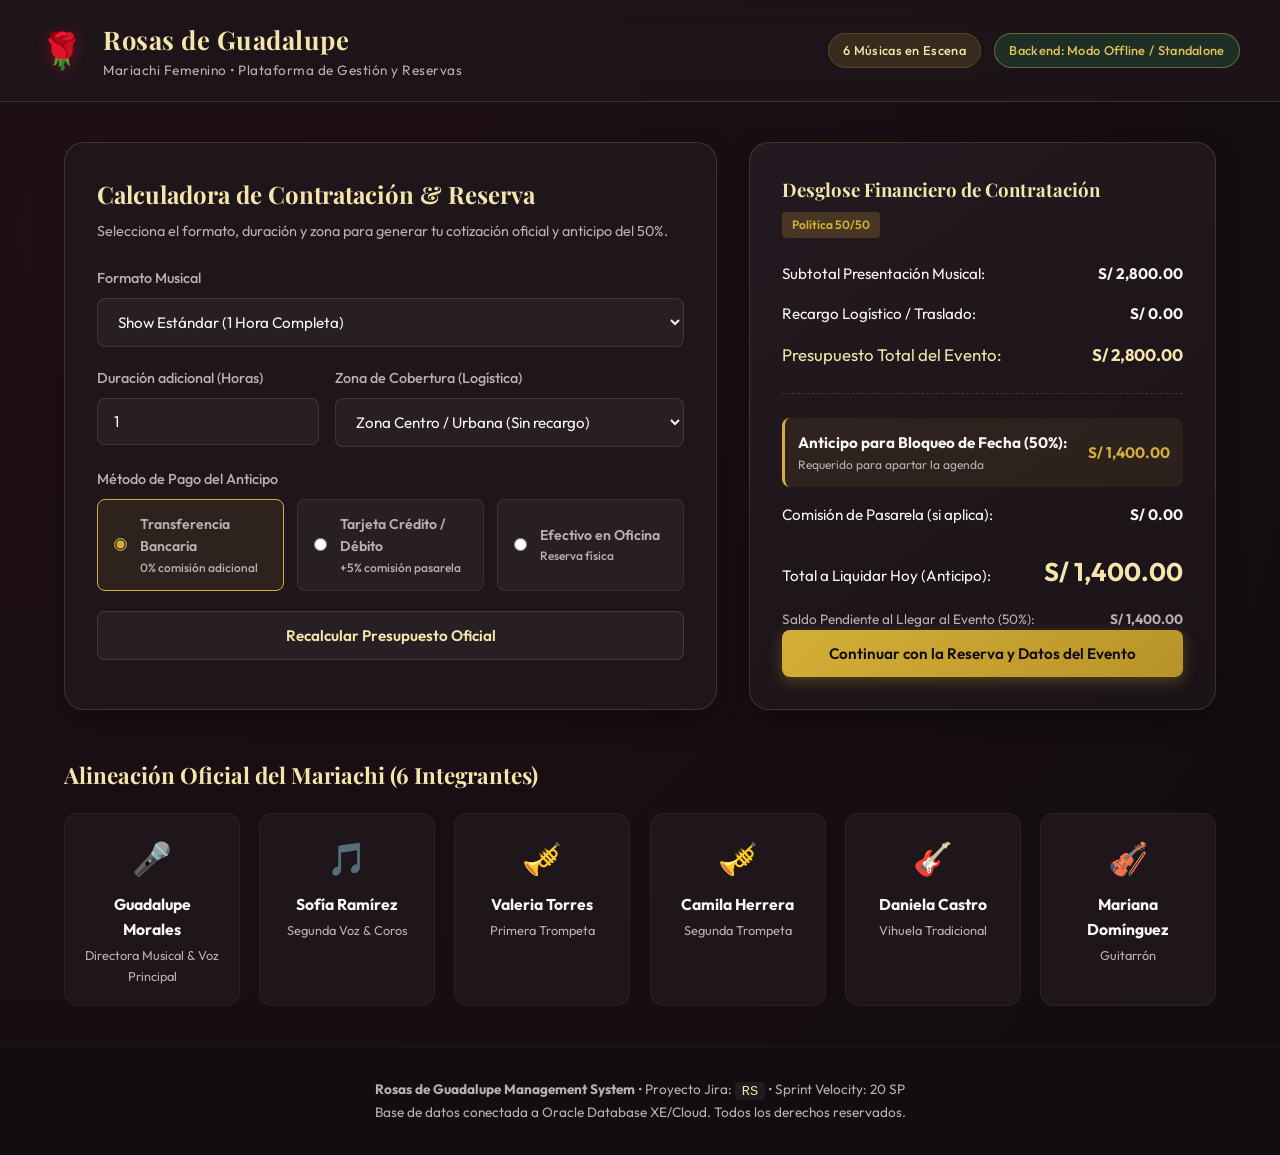
==== frontend/public/index.html @ d7d8d7bd "feat: inicializar Oracle XE, ejecutar scripts SQL, conectar backend y agregar guía de setup para el " ====
<!DOCTYPE html>
<html lang="es">
<head>
  <meta charset="UTF-8">
  <meta name="viewport" content="width=device-width, initial-scale=1.0">
  <title>Rosas de Guadalupe - Sistema de Gestión de Contrataciones</title>
  <link rel="preconnect" href="https://fonts.googleapis.com">
  <link rel="preconnect" href="https://fonts.gstatic.com" crossorigin>
  <link href="https://fonts.googleapis.com/css2?family=Outfit:wght@300;400;500;600;700&family=Playfair+Display:ital,wght@0,600;0,700;1,600&display=swap" rel="stylesheet">
  <link rel="stylesheet" href="../src/css/styles.css">
</head>
<body>
  <div class="app-layout">
    <!-- Navegación Superior -->
    <header class="top-nav">
      <div class="nav-brand">
        <span class="brand-symbol">🌹</span>
        <div class="brand-titles">
          <h1>Rosas de Guadalupe</h1>
          <p class="brand-tagline">Mariachi Femenino • Plataforma de Gestión y Reservas</p>
        </div>
      </div>
      <div class="nav-status">
        <span class="badge badge-team">6 Músicas en Escena</span>
        <span id="api-status-badge" class="badge badge-api">Backend: Verificando...</span>
      </div>
    </header>

    <!-- Contenedor Principal -->
    <main class="main-container">
      <!-- Panel de Cotización Interactiva -->
      <section class="booking-section">
        <div class="card card-form">
          <div class="card-header">
            <h2>Calculadora de Contratación & Reserva</h2>
            <p>Selecciona el formato, duración y zona para generar tu cotización oficial y anticipo del 50%.</p>
          </div>

          <form id="quote-form" class="interactive-form">
            <div class="form-group">
              <label for="format-select">Formato Musical</label>
              <select id="format-select" class="form-control">
                <option value="2200" data-format="Serenata">Serenata Tradicional (45 min - 7-8 canciones)</option>
                <option value="2800" data-format="1hora" selected>Show Estándar (1 Hora Completa)</option>
                <option value="5200" data-format="2horas">Show Premium (2 Horas con Equipo de Audio)</option>
              </select>
            </div>

            <div class="form-row">
              <div class="form-group">
                <label for="duration-input">Duración adicional (Horas)</label>
                <input type="number" id="duration-input" class="form-control" min="1" max="6" value="1" step="0.5">
              </div>

              <div class="form-group">
                <label for="zone-select">Zona de Cobertura (Logística)</label>
                <select id="zone-select" class="form-control">
                  <option value="0" selected>Zona Centro / Urbana (Sin recargo)</option>
                  <option value="250">Zona Norte / Periferia Cercana (+S/ 250.00)</option>
                  <option value="250">Zona Sur / Conurbada (+S/ 250.00)</option>
                  <option value="600">Zona Campestre / Foránea (+S/ 600.00)</option>
                </select>
              </div>
            </div>

            <div class="form-group">
              <label>Método de Pago del Anticipo</label>
              <div class="payment-methods-grid">
                <label class="payment-card selected">
                  <input type="radio" name="payment-method" value="TRANSFERENCIA" checked>
                  <div class="method-info">
                    <span class="method-title">Transferencia Bancaria</span>
                    <span class="method-fee">0% comisión adicional</span>
                  </div>
                </label>
                <label class="payment-card">
                  <input type="radio" name="payment-method" value="TARJETA_CREDITO">
                  <div class="method-info">
                    <span class="method-title">Tarjeta Crédito / Débito</span>
                    <span class="method-fee">+5% comisión pasarela</span>
                  </div>
                </label>
                <label class="payment-card">
                  <input type="radio" name="payment-method" value="EFECTIVO">
                  <div class="method-info">
                    <span class="method-title">Efectivo en Oficina</span>
                    <span class="method-fee">Reserva física</span>
                  </div>
                </label>
              </div>
            </div>

            <button type="button" id="btn-recalculate" class="btn btn-primary">
              Recalcular Presupuesto Oficial
            </button>
          </form>
        </div>

        <!-- Panel de Desglose Financiero -->
        <div class="card card-summary">
          <div class="card-header">
            <h3>Desglose Financiero de Contratación</h3>
            <span class="pill-policy">Política 50/50</span>
          </div>

          <div class="breakdown-list">
            <div class="breakdown-row">
              <span>Subtotal Presentación Musical:</span>
              <strong id="summary-subtotal">S/ 2,800.00</strong>
            </div>
            <div class="breakdown-row">
              <span>Recargo Logístico / Traslado:</span>
              <strong id="summary-logistics">S/ 0.00</strong>
            </div>
            <div class="breakdown-row highlight">
              <span>Presupuesto Total del Evento:</span>
              <strong id="summary-total">S/ 2,800.00</strong>
            </div>
            <hr class="divider">
            <div class="breakdown-row alert-row">
              <div>
                <strong>Anticipo para Bloqueo de Fecha (50%):</strong>
                <small class="block-hint">Requerido para apartar la agenda</small>
              </div>
              <strong id="summary-advance" class="text-gold">S/ 1,400.00</strong>
            </div>
            <div class="breakdown-row">
              <span>Comisión de Pasarela (si aplica):</span>
              <strong id="summary-fee">S/ 0.00</strong>
            </div>
            <div class="breakdown-row total-pay-now">
              <span>Total a Liquidar Hoy (Anticipo):</span>
              <span id="summary-pay-now" class="amount-large">S/ 1,400.00</span>
            </div>
            <div class="breakdown-row settlement-row">
              <span>Saldo Pendiente al Llegar al Evento (50%):</span>
              <strong id="summary-balance">S/ 1,400.00</strong>
            </div>
          </div>

          <div class="summary-actions">
            <button id="btn-proceed-booking" class="btn btn-accent full-width">
              Continuar con la Reserva y Datos del Evento
            </button>
          </div>
        </div>
      </section>

      <!-- Información del Elenco de Músicas -->
      <section class="ensemble-section">
        <h3>Alineación Oficial del Mariachi (6 Integrantes)</h3>
        <div class="ensemble-grid">
          <div class="member-card">
            <span class="member-icon">🎤</span>
            <h4>Guadalupe Morales</h4>
            <p>Directora Musical & Voz Principal</p>
          </div>
          <div class="member-card">
            <span class="member-icon">🎵</span>
            <h4>Sofía Ramírez</h4>
            <p>Segunda Voz & Coros</p>
          </div>
          <div class="member-card">
            <span class="member-icon">🎺</span>
            <h4>Valeria Torres</h4>
            <p>Primera Trompeta</p>
          </div>
          <div class="member-card">
            <span class="member-icon">🎺</span>
            <h4>Camila Herrera</h4>
            <p>Segunda Trompeta</p>
          </div>
          <div class="member-card">
            <span class="member-icon">🎸</span>
            <h4>Daniela Castro</h4>
            <p>Vihuela Tradicional</p>
          </div>
          <div class="member-card">
            <span class="member-icon">🎻</span>
            <h4>Mariana Domínguez</h4>
            <p>Guitarrón</p>
          </div>
        </div>
      </section>
    </main>

    <!-- Footer -->
    <footer class="app-footer">
      <p><strong>Rosas de Guadalupe Management System</strong> • Proyecto Jira: <code>RS</code> • Sprint Velocity: 20 SP</p>
      <p class="copyright">Base de datos conectada a Oracle Database XE/Cloud. Todos los derechos reservados.</p>
    </footer>
  </div>

  <script src="../src/js/app.js"></script>
</body>
</html>
---- frontend/src/css/styles.css ----
/* ==============================================================================
   Rosas de Guadalupe Management System - Estilos Globales
   Paleta: Borgoña Profundo (#4A0E17), Oro Rosa / Warm Gold (#D4AF37), Carbón Mate
   ============================================================================== */

:root {
  --primary-color: #5C1322;
  --primary-hover: #75182B;
  --secondary-color: #D4AF37;
  --secondary-light: #F3E5AB;
  --accent-gold: #E5C158;
  --bg-dark: #120D10;
  --bg-surface: #1E161B;
  --bg-surface-elevated: #281F25;
  --text-main: #F7F5F5;
  --text-muted: #B8B0B5;
  --border-subtle: rgba(212, 175, 55, 0.2);
  --border-active: rgba(212, 175, 55, 0.6);
  --shadow-card: 0 10px 30px -10px rgba(0, 0, 0, 0.6);
  --shadow-glow: 0 0 20px rgba(212, 175, 55, 0.15);
  --radius-sm: 8px;
  --radius-md: 14px;
  --radius-lg: 20px;
  --font-sans: 'Outfit', -apple-system, BlinkMacSystemFont, sans-serif;
  --font-serif: 'Playfair Display', Georgia, serif;
}

* {
  box-sizing: border-box;
  margin: 0;
  padding: 0;
}

body {
  font-family: var(--font-sans);
  background: radial-gradient(circle at 10% 20%, #200f16 0%, #120d10 90%);
  color: var(--text-main);
  min-height: 100vh;
  line-height: 1.6;
}

.app-layout {
  display: flex;
  flex-direction: column;
  min-height: 100vh;
}

/* --- Top Navigation --- */
.top-nav {
  display: flex;
  justify-content: space-between;
  align-items: center;
  padding: 1.2rem 2.5rem;
  background: rgba(30, 22, 27, 0.85);
  backdrop-filter: blur(12px);
  border-bottom: 1px solid var(--border-subtle);
  position: sticky;
  top: 0;
  z-index: 100;
}

.nav-brand {
  display: flex;
  align-items: center;
  gap: 1.2rem;
}

.brand-symbol {
  font-size: 2.2rem;
  filter: drop-shadow(0 2px 8px rgba(220, 20, 60, 0.4));
}

.brand-titles h1 {
  font-family: var(--font-serif);
  font-size: 1.6rem;
  letter-spacing: 0.5px;
  color: var(--secondary-light);
}

.brand-tagline {
  font-size: 0.85rem;
  color: var(--text-muted);
  letter-spacing: 0.5px;
}

.nav-status {
  display: flex;
  gap: 0.8rem;
}

.badge {
  font-size: 0.8rem;
  padding: 0.4rem 0.9rem;
  border-radius: 999px;
  font-weight: 500;
  letter-spacing: 0.3px;
}

.badge-team {
  background: rgba(212, 175, 55, 0.15);
  color: var(--secondary-light);
  border: 1px solid var(--border-subtle);
}

.badge-api {
  background: rgba(46, 204, 113, 0.15);
  color: #2ECC71;
  border: 1px solid rgba(46, 204, 113, 0.3);
}

/* --- Main Container --- */
.main-container {
  flex: 1;
  max-width: 1200px;
  width: 100%;
  margin: 2.5rem auto;
  padding: 0 1.5rem;
  display: flex;
  flex-direction: column;
  gap: 3rem;
}

/* --- Booking Section --- */
.booking-section {
  display: grid;
  grid-template-columns: 1.4fr 1fr;
  gap: 2rem;
}

@media (max-width: 900px) {
  .booking-section {
    grid-template-columns: 1fr;
  }
}

.card {
  background: var(--bg-surface);
  border: 1px solid var(--border-subtle);
  border-radius: var(--radius-lg);
  padding: 2rem;
  box-shadow: var(--shadow-card);
  transition: transform 0.2s ease, border-color 0.2s ease;
}

.card:hover {
  border-color: var(--border-active);
}

.card-header {
  margin-bottom: 1.5rem;
}

.card-header h2,
.card-header h3 {
  font-family: var(--font-serif);
  color: var(--secondary-light);
  margin-bottom: 0.4rem;
}

.card-header p {
  color: var(--text-muted);
  font-size: 0.9rem;
}

.pill-policy {
  display: inline-block;
  background: rgba(212, 175, 55, 0.2);
  color: var(--secondary-color);
  font-size: 0.75rem;
  font-weight: 600;
  padding: 0.2rem 0.6rem;
  border-radius: 4px;
}

/* --- Form Controls --- */
.interactive-form {
  display: flex;
  flex-direction: column;
  gap: 1.3rem;
}

.form-group {
  display: flex;
  flex-direction: column;
  gap: 0.5rem;
}

.form-row {
  display: grid;
  grid-template-columns: 1fr 1fr;
  gap: 1rem;
}

label {
  font-size: 0.9rem;
  font-weight: 500;
  color: var(--text-muted);
}

.form-control {
  background: var(--bg-surface-elevated);
  border: 1px solid rgba(255, 255, 255, 0.1);
  color: var(--text-main);
  padding: 0.8rem 1rem;
  border-radius: var(--radius-sm);
  font-size: 0.95rem;
  font-family: inherit;
  transition: all 0.2s ease;
}

.form-control:focus {
  outline: none;
  border-color: var(--secondary-color);
  box-shadow: 0 0 0 3px rgba(212, 175, 55, 0.2);
}

/* --- Payment Methods Grid --- */
.payment-methods-grid {
  display: grid;
  grid-template-columns: repeat(auto-fit, minmax(180px, 1fr));
  gap: 0.8rem;
}

.payment-card {
  display: flex;
  align-items: center;
  gap: 0.8rem;
  padding: 0.8rem 1rem;
  background: var(--bg-surface-elevated);
  border: 1px solid rgba(255, 255, 255, 0.08);
  border-radius: var(--radius-sm);
  cursor: pointer;
  transition: all 0.2s ease;
}

.payment-card:hover {
  background: #31252d;
}

.payment-card.selected {
  border-color: var(--secondary-color);
  background: rgba(212, 175, 55, 0.08);
}

.payment-card input[type="radio"] {
  accent-color: var(--secondary-color);
}

.method-info {
  display: flex;
  flex-direction: column;
}

.method-title {
  font-size: 0.88rem;
  font-weight: 600;
}

.method-fee {
  font-size: 0.75rem;
  color: var(--text-muted);
}

/* --- Buttons --- */
.btn {
  font-family: inherit;
  font-size: 0.95rem;
  font-weight: 600;
  padding: 0.85rem 1.6rem;
  border-radius: var(--radius-sm);
  border: none;
  cursor: pointer;
  transition: all 0.25s ease;
  display: inline-flex;
  align-items: center;
  justify-content: center;
}

.btn-primary {
  background: var(--bg-surface-elevated);
  color: var(--secondary-light);
  border: 1px solid var(--border-subtle);
}

.btn-primary:hover {
  background: rgba(212, 175, 55, 0.15);
  border-color: var(--secondary-color);
}

.btn-accent {
  background: linear-gradient(135deg, var(--secondary-color) 0%, #b89328 100%);
  color: #120D10;
  box-shadow: 0 4px 15px rgba(212, 175, 55, 0.3);
}

.btn-accent:hover {
  filter: brightness(1.1);
  transform: translateY(-2px);
  box-shadow: 0 6px 20px rgba(212, 175, 55, 0.4);
}

.full-width {
  width: 100%;
}

/* --- Summary Card Details --- */
.card-summary {
  display: flex;
  flex-direction: column;
  justify-content: space-between;
  background: linear-gradient(145deg, #241920 0%, #1a1317 100%);
}

.breakdown-list {
  display: flex;
  flex-direction: column;
  gap: 1rem;
}

.breakdown-row {
  display: flex;
  justify-content: space-between;
  align-items: center;
  font-size: 0.95rem;
}

.breakdown-row.highlight {
  font-size: 1.05rem;
  color: var(--secondary-light);
}

.divider {
  border: none;
  border-top: 1px dashed var(--border-subtle);
  margin: 0.5rem 0;
}

.alert-row {
  background: rgba(212, 175, 55, 0.08);
  padding: 0.8rem;
  border-radius: var(--radius-sm);
  border-left: 3px solid var(--secondary-color);
}

.block-hint {
  display: block;
  font-size: 0.75rem;
  color: var(--text-muted);
}

.text-gold {
  color: var(--secondary-color);
}

.total-pay-now {
  padding-top: 0.5rem;
  align-items: baseline;
}

.amount-large {
  font-size: 1.6rem;
  font-weight: 700;
  color: var(--secondary-light);
}

.settlement-row {
  font-size: 0.85rem;
  color: var(--text-muted);
}

/* --- Ensemble Section --- */
.ensemble-section {
  display: flex;
  flex-direction: column;
  gap: 1.2rem;
}

.ensemble-section h3 {
  font-family: var(--font-serif);
  font-size: 1.4rem;
  color: var(--secondary-light);
}

.ensemble-grid {
  display: grid;
  grid-template-columns: repeat(auto-fit, minmax(170px, 1fr));
  gap: 1.2rem;
}

.member-card {
  background: var(--bg-surface);
  border: 1px solid rgba(255, 255, 255, 0.05);
  border-radius: var(--radius-md);
  padding: 1.2rem;
  text-align: center;
  transition: transform 0.2s ease, border-color 0.2s ease;
}

.member-card:hover {
  transform: translateY(-4px);
  border-color: var(--border-active);
  box-shadow: var(--shadow-glow);
}

.member-icon {
  font-size: 2rem;
  display: inline-block;
  margin-bottom: 0.5rem;
}

.member-card h4 {
  font-size: 0.98rem;
  margin-bottom: 0.2rem;
}

.member-card p {
  font-size: 0.8rem;
  color: var(--text-muted);
}

/* --- Footer --- */
.app-footer {
  text-align: center;
  padding: 2rem 1rem;
  border-top: 1px solid rgba(255, 255, 255, 0.05);
  font-size: 0.85rem;
  color: var(--text-muted);
  background: var(--bg-dark);
}

.app-footer code {
  color: var(--secondary-light);
  background: rgba(255, 255, 255, 0.06);
  padding: 0.1rem 0.4rem;
  border-radius: 4px;
}
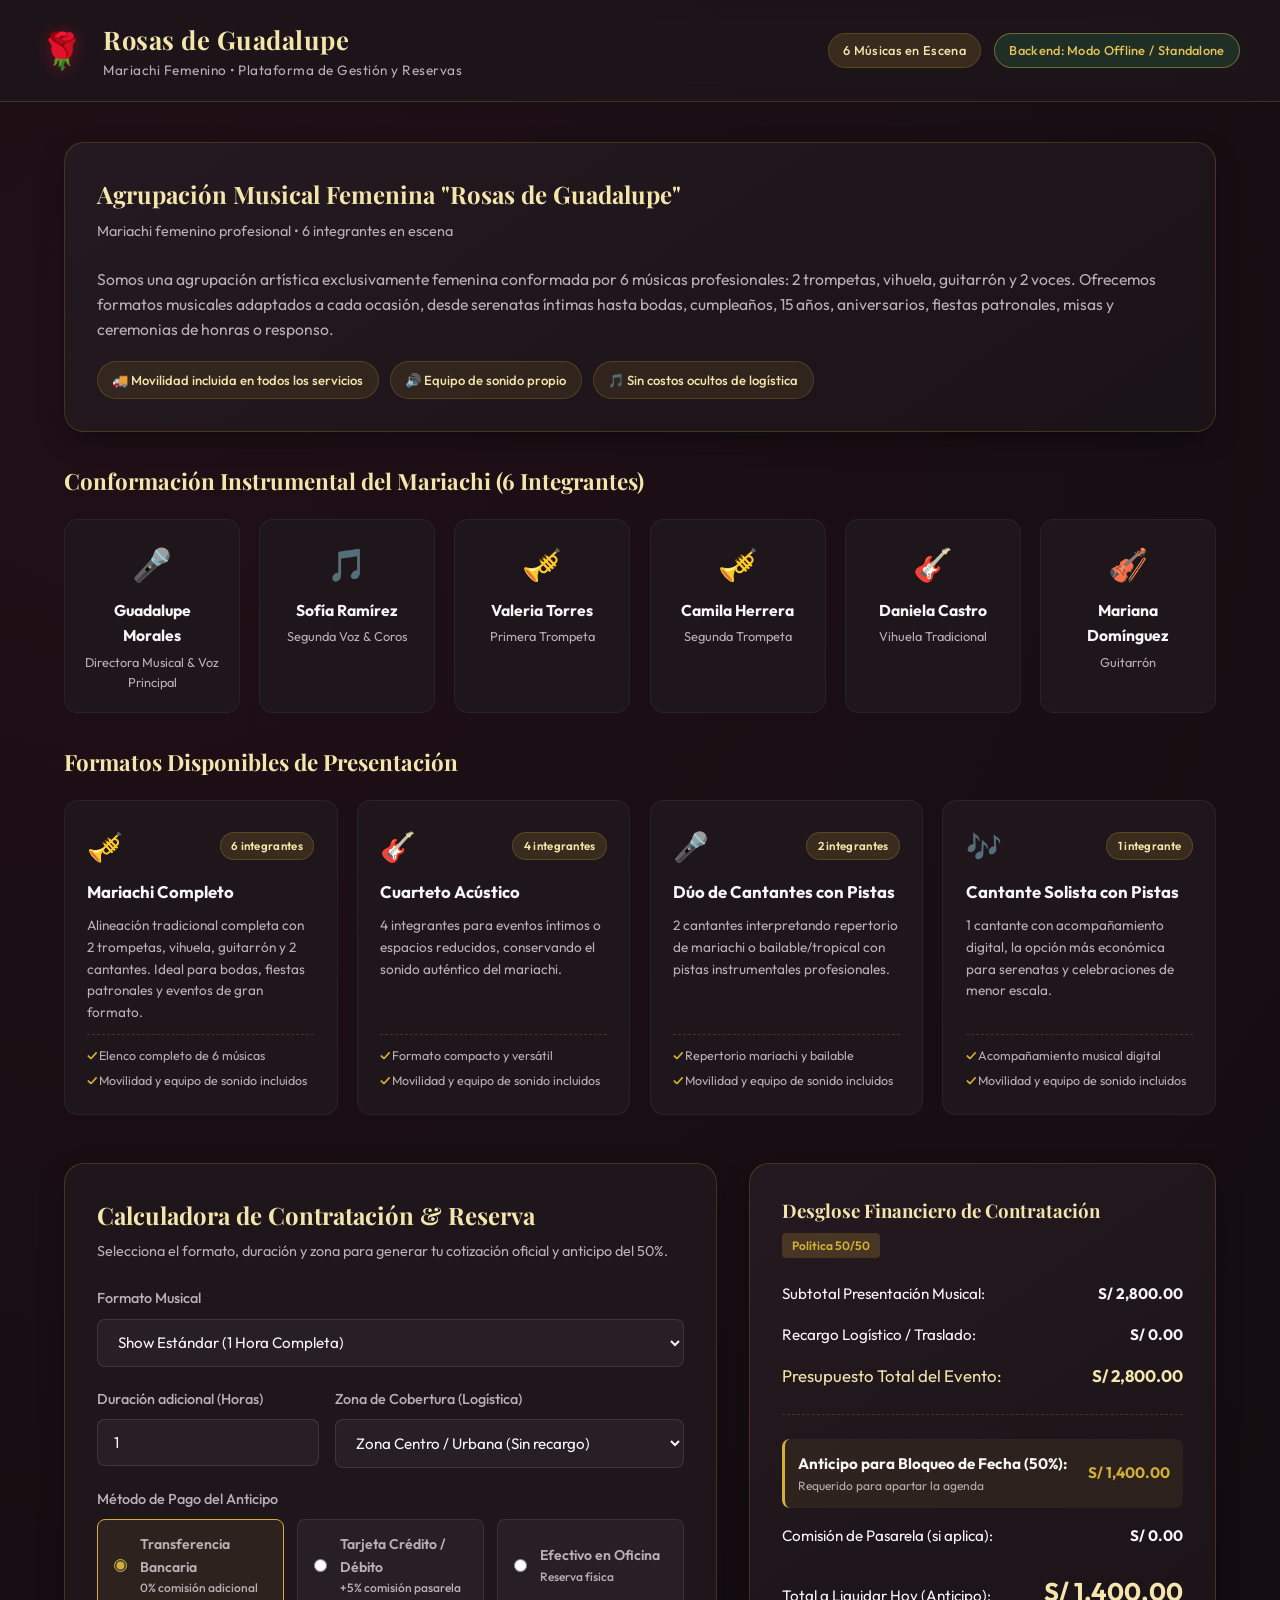
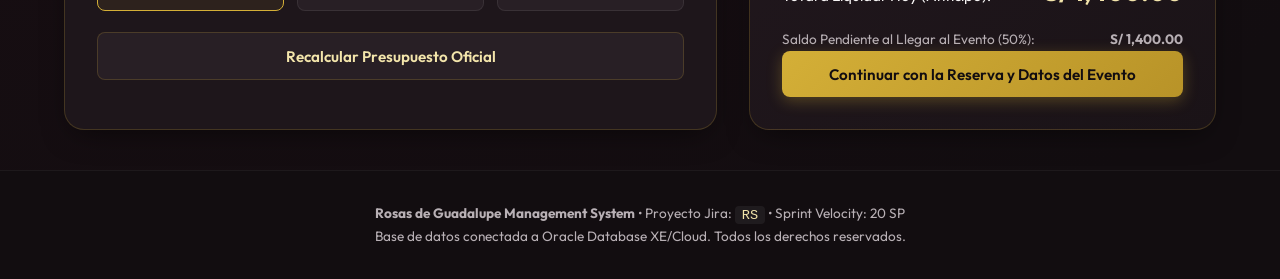
==== commit eb4f8705: "feat: agregar seccion de informacion y formatos del mariachi" ====
--- a/frontend/public/index.html
+++ b/frontend/public/index.html
@@ -28,6 +28,136 @@
 
     <!-- Contenedor Principal -->
     <main class="main-container">
+      <!-- Información del Mariachi y Formatos Disponibles (RS-103 / HU01 - RS-5) -->
+      <section class="info-section" id="informacion">
+        <!-- Presentación de la Agrupación -->
+        <div class="card info-intro">
+          <div class="card-header">
+            <h2>Agrupación Musical Femenina "Rosas de Guadalupe"</h2>
+            <p>Mariachi femenino profesional • 6 integrantes en escena</p>
+          </div>
+          <p class="info-text">
+            Somos una agrupación artística exclusivamente femenina conformada por 6 músicas
+            profesionales: 2 trompetas, vihuela, guitarrón y 2 voces. Ofrecemos formatos
+            musicales adaptados a cada ocasión, desde serenatas íntimas hasta bodas,
+            cumpleaños, 15 años, aniversarios, fiestas patronales, misas y ceremonias
+            de honras o responso.
+          </p>
+          <div class="feature-chips">
+            <span class="feature-chip">🚚 Movilidad incluida en todos los servicios</span>
+            <span class="feature-chip">🔊 Equipo de sonido propio</span>
+            <span class="feature-chip">🎵 Sin costos ocultos de logística</span>
+          </div>
+        </div>
+
+        <!-- Conformación Instrumental -->
+        <div class="ensemble-section">
+          <h3>Conformación Instrumental del Mariachi (6 Integrantes)</h3>
+          <div class="ensemble-grid">
+            <div class="member-card">
+              <span class="member-icon">🎤</span>
+              <h4>Guadalupe Morales</h4>
+              <p>Directora Musical & Voz Principal</p>
+            </div>
+            <div class="member-card">
+              <span class="member-icon">🎵</span>
+              <h4>Sofía Ramírez</h4>
+              <p>Segunda Voz & Coros</p>
+            </div>
+            <div class="member-card">
+              <span class="member-icon">🎺</span>
+              <h4>Valeria Torres</h4>
+              <p>Primera Trompeta</p>
+            </div>
+            <div class="member-card">
+              <span class="member-icon">🎺</span>
+              <h4>Camila Herrera</h4>
+              <p>Segunda Trompeta</p>
+            </div>
+            <div class="member-card">
+              <span class="member-icon">🎸</span>
+              <h4>Daniela Castro</h4>
+              <p>Vihuela Tradicional</p>
+            </div>
+            <div class="member-card">
+              <span class="member-icon">🎻</span>
+              <h4>Mariana Domínguez</h4>
+              <p>Guitarrón</p>
+            </div>
+          </div>
+        </div>
+
+        <!-- Formatos Disponibles -->
+        <div class="formats-section">
+          <h3>Formatos Disponibles de Presentación</h3>
+          <div class="formats-grid">
+            <article class="format-card">
+              <div class="format-card-head">
+                <span class="format-icon">🎺</span>
+                <span class="format-badge">6 integrantes</span>
+              </div>
+              <h4>Mariachi Completo</h4>
+              <p class="format-desc">
+                Alineación tradicional completa con 2 trompetas, vihuela, guitarrón y
+                2 cantantes. Ideal para bodas, fiestas patronales y eventos de gran formato.
+              </p>
+              <ul class="format-features">
+                <li>Elenco completo de 6 músicas</li>
+                <li>Movilidad y equipo de sonido incluidos</li>
+              </ul>
+            </article>
+
+            <article class="format-card">
+              <div class="format-card-head">
+                <span class="format-icon">🎸</span>
+                <span class="format-badge">4 integrantes</span>
+              </div>
+              <h4>Cuarteto Acústico</h4>
+              <p class="format-desc">
+                4 integrantes para eventos íntimos o espacios reducidos, conservando
+                el sonido auténtico del mariachi.
+              </p>
+              <ul class="format-features">
+                <li>Formato compacto y versátil</li>
+                <li>Movilidad y equipo de sonido incluidos</li>
+              </ul>
+            </article>
+
+            <article class="format-card">
+              <div class="format-card-head">
+                <span class="format-icon">🎤</span>
+                <span class="format-badge">2 integrantes</span>
+              </div>
+              <h4>Dúo de Cantantes con Pistas</h4>
+              <p class="format-desc">
+                2 cantantes interpretando repertorio de mariachi o bailable/tropical
+                con pistas instrumentales profesionales.
+              </p>
+              <ul class="format-features">
+                <li>Repertorio mariachi y bailable</li>
+                <li>Movilidad y equipo de sonido incluidos</li>
+              </ul>
+            </article>
+
+            <article class="format-card">
+              <div class="format-card-head">
+                <span class="format-icon">🎶</span>
+                <span class="format-badge">1 integrante</span>
+              </div>
+              <h4>Cantante Solista con Pistas</h4>
+              <p class="format-desc">
+                1 cantante con acompañamiento digital, la opción más económica para
+                serenatas y celebraciones de menor escala.
+              </p>
+              <ul class="format-features">
+                <li>Acompañamiento musical digital</li>
+                <li>Movilidad y equipo de sonido incluidos</li>
+              </ul>
+            </article>
+          </div>
+        </div>
+      </section>
+
       <!-- Panel de Cotización Interactiva -->
       <section class="booking-section">
         <div class="card card-form">
@@ -145,43 +275,6 @@
           </div>
         </div>
       </section>
-
-      <!-- Información del Elenco de Músicas -->
-      <section class="ensemble-section">
-        <h3>Alineación Oficial del Mariachi (6 Integrantes)</h3>
-        <div class="ensemble-grid">
-          <div class="member-card">
-            <span class="member-icon">🎤</span>
-            <h4>Guadalupe Morales</h4>
-            <p>Directora Musical & Voz Principal</p>
-          </div>
-          <div class="member-card">
-            <span class="member-icon">🎵</span>
-            <h4>Sofía Ramírez</h4>
-            <p>Segunda Voz & Coros</p>
-          </div>
-          <div class="member-card">
-            <span class="member-icon">🎺</span>
-            <h4>Valeria Torres</h4>
-            <p>Primera Trompeta</p>
-          </div>
-          <div class="member-card">
-            <span class="member-icon">🎺</span>
-            <h4>Camila Herrera</h4>
-            <p>Segunda Trompeta</p>
-          </div>
-          <div class="member-card">
-            <span class="member-icon">🎸</span>
-            <h4>Daniela Castro</h4>
-            <p>Vihuela Tradicional</p>
-          </div>
-          <div class="member-card">
-            <span class="member-icon">🎻</span>
-            <h4>Mariana Domínguez</h4>
-            <p>Guitarrón</p>
-          </div>
-        </div>
-      </section>
     </main>
 
     <!-- Footer -->
--- a/frontend/src/css/styles.css
+++ b/frontend/src/css/styles.css
@@ -418,6 +418,141 @@
   color: var(--text-muted);
 }
 
+/* --- Info & Formats Section (RS-103) --- */
+.info-section {
+  display: flex;
+  flex-direction: column;
+  gap: 2rem;
+}
+
+.info-intro {
+  background: linear-gradient(145deg, #241920 0%, #1a1317 100%);
+}
+
+.info-text {
+  color: var(--text-muted);
+  font-size: 0.98rem;
+}
+
+.feature-chips {
+  display: flex;
+  flex-wrap: wrap;
+  gap: 0.7rem;
+  margin-top: 1.2rem;
+}
+
+.feature-chip {
+  display: inline-flex;
+  align-items: center;
+  gap: 0.4rem;
+  background: rgba(212, 175, 55, 0.1);
+  border: 1px solid var(--border-subtle);
+  color: var(--secondary-light);
+  font-size: 0.82rem;
+  font-weight: 500;
+  padding: 0.45rem 0.9rem;
+  border-radius: 999px;
+}
+
+.formats-section {
+  display: flex;
+  flex-direction: column;
+  gap: 1.2rem;
+}
+
+.formats-section h3 {
+  font-family: var(--font-serif);
+  font-size: 1.4rem;
+  color: var(--secondary-light);
+}
+
+.formats-grid {
+  display: grid;
+  grid-template-columns: repeat(auto-fit, minmax(240px, 1fr));
+  gap: 1.2rem;
+}
+
+.format-card {
+  display: flex;
+  flex-direction: column;
+  gap: 0.6rem;
+  background: var(--bg-surface);
+  border: 1px solid rgba(255, 255, 255, 0.05);
+  border-radius: var(--radius-md);
+  padding: 1.4rem;
+  transition: transform 0.2s ease, border-color 0.2s ease;
+}
+
+.format-card:hover {
+  transform: translateY(-4px);
+  border-color: var(--border-active);
+  box-shadow: var(--shadow-glow);
+}
+
+.format-card-head {
+  display: flex;
+  justify-content: space-between;
+  align-items: center;
+}
+
+.format-icon {
+  font-size: 1.8rem;
+}
+
+.format-badge {
+  background: rgba(212, 175, 55, 0.15);
+  color: var(--secondary-light);
+  border: 1px solid var(--border-subtle);
+  font-size: 0.72rem;
+  font-weight: 600;
+  letter-spacing: 0.3px;
+  padding: 0.25rem 0.65rem;
+  border-radius: 999px;
+}
+
+.format-card h4 {
+  font-size: 1.05rem;
+  color: var(--text-main);
+}
+
+.format-desc {
+  font-size: 0.85rem;
+  color: var(--text-muted);
+  flex-grow: 1;
+}
+
+.format-features {
+  list-style: none;
+  display: flex;
+  flex-direction: column;
+  gap: 0.35rem;
+  border-top: 1px dashed var(--border-subtle);
+  padding-top: 0.7rem;
+  font-size: 0.78rem;
+  color: var(--text-muted);
+}
+
+.format-features li::before {
+  content: "✓ ";
+  color: var(--secondary-color);
+  font-weight: 700;
+}
+
+@media (max-width: 600px) {
+  .info-section .card {
+    padding: 1.4rem;
+  }
+
+  .format-card {
+    padding: 1.1rem;
+  }
+
+  .feature-chip {
+    width: 100%;
+    justify-content: center;
+  }
+}
+
 /* --- Footer --- */
 .app-footer {
   text-align: center;
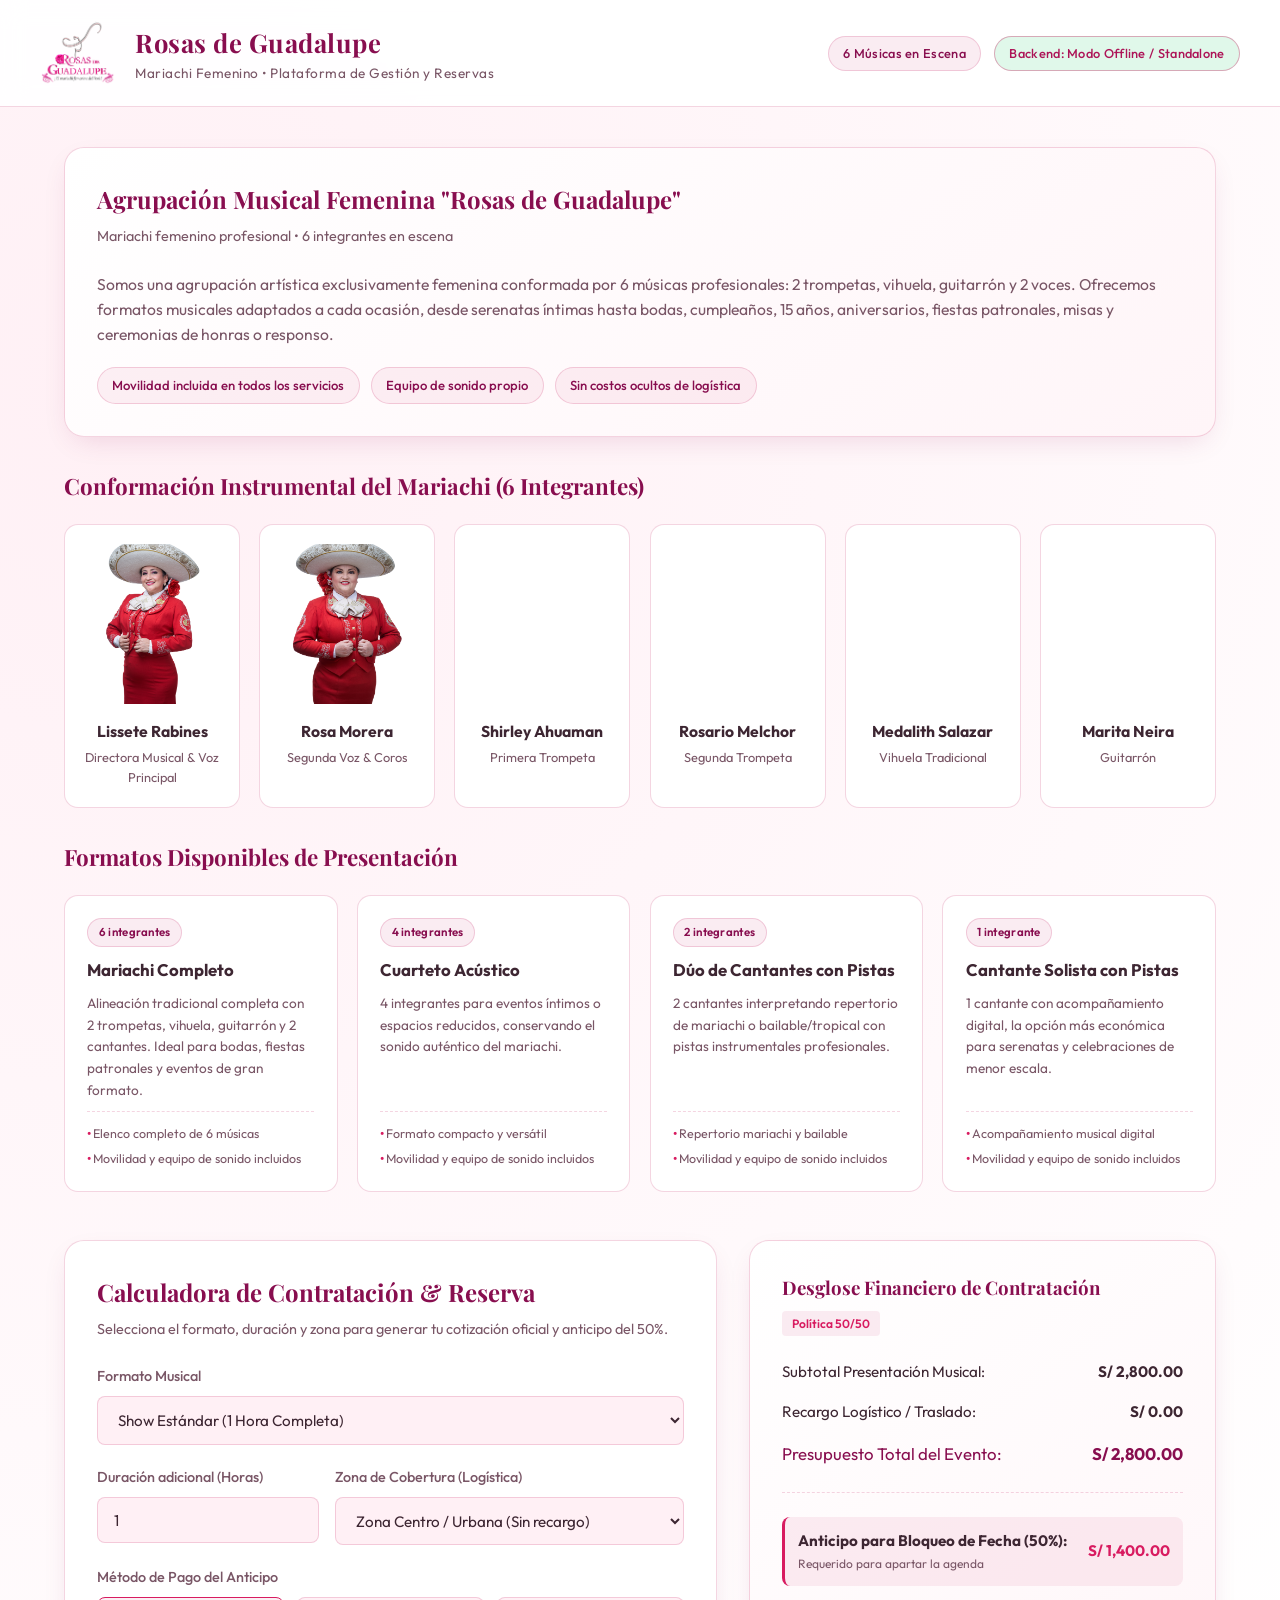
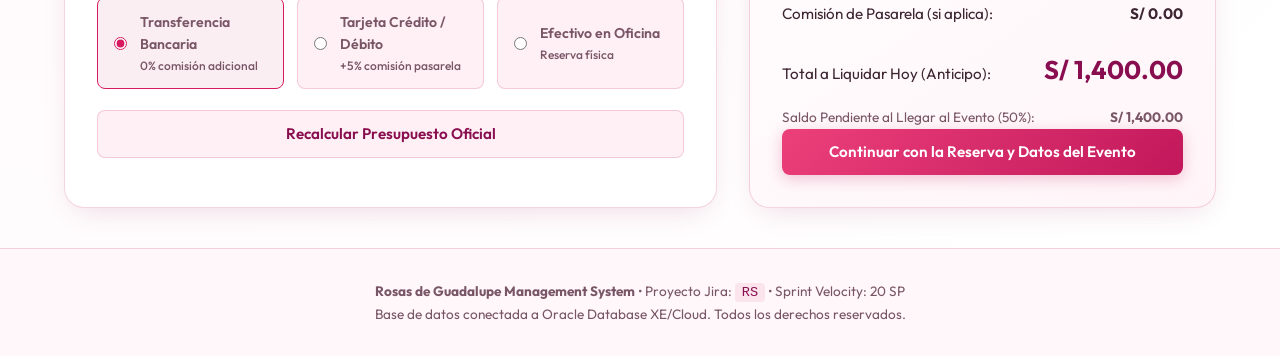
==== commit 39cc6e84: "feat: actualizar imagen corporativa y elenco Co-authored-by: Copilot <223556219+Copilot@users.norepl" ====
--- a/frontend/public/index.html
+++ b/frontend/public/index.html
@@ -14,7 +14,7 @@
     <!-- Navegación Superior -->
     <header class="top-nav">
       <div class="nav-brand">
-        <span class="brand-symbol">🌹</span>
+        <img class="brand-logo" src="images/logo grande.png" alt="Logo de Rosas de Guadalupe">
         <div class="brand-titles">
           <h1>Rosas de Guadalupe</h1>
           <p class="brand-tagline">Mariachi Femenino • Plataforma de Gestión y Reservas</p>
@@ -44,9 +44,9 @@
             de honras o responso.
           </p>
           <div class="feature-chips">
-            <span class="feature-chip">🚚 Movilidad incluida en todos los servicios</span>
-            <span class="feature-chip">🔊 Equipo de sonido propio</span>
-            <span class="feature-chip">🎵 Sin costos ocultos de logística</span>
+            <span class="feature-chip">Movilidad incluida en todos los servicios</span>
+            <span class="feature-chip">Equipo de sonido propio</span>
+            <span class="feature-chip">Sin costos ocultos de logística</span>
           </div>
         </div>
 
@@ -55,33 +55,33 @@
           <h3>Conformación Instrumental del Mariachi (6 Integrantes)</h3>
           <div class="ensemble-grid">
             <div class="member-card">
-              <span class="member-icon">🎤</span>
-              <h4>Guadalupe Morales</h4>
+              <img class="member-photo" src="images/liz.png" alt="Liz, directora musical y voz principal" loading="lazy" decoding="async">
+              <h4>Lissete Rabines</h4>
               <p>Directora Musical & Voz Principal</p>
             </div>
             <div class="member-card">
-              <span class="member-icon">🎵</span>
-              <h4>Sofía Ramírez</h4>
+              <img class="member-photo" src="images/totis.png" alt="Totis, segunda voz" loading="lazy" decoding="async">
+              <h4>Rosa Morera</h4>
               <p>Segunda Voz & Coros</p>
             </div>
             <div class="member-card">
-              <span class="member-icon">🎺</span>
-              <h4>Valeria Torres</h4>
+              <img class="member-photo" src="images/shirley.png" alt="Shirley Ahuaman, primera trompeta" loading="lazy" decoding="async">
+              <h4>Shirley Ahuaman</h4>
               <p>Primera Trompeta</p>
             </div>
             <div class="member-card">
-              <span class="member-icon">🎺</span>
-              <h4>Camila Herrera</h4>
+              <img class="member-photo" src="images/rosarin rojo.png" alt="Rosario, segunda trompeta" loading="lazy" decoding="async">
+              <h4>Rosario Melchor</h4>
               <p>Segunda Trompeta</p>
             </div>
             <div class="member-card">
-              <span class="member-icon">🎸</span>
-              <h4>Daniela Castro</h4>
+              <img class="member-photo" src="images/chary.png" alt="Chary, vihuela tradicional" loading="lazy" decoding="async">
+              <h4>Medalith Salazar</h4>
               <p>Vihuela Tradicional</p>
             </div>
             <div class="member-card">
-              <span class="member-icon">🎻</span>
-              <h4>Mariana Domínguez</h4>
+              <img class="member-photo" src="images/marita.png" alt="Marita Neira, guitarrón" loading="lazy" decoding="async">
+              <h4>Marita Neira</h4>
               <p>Guitarrón</p>
             </div>
           </div>
@@ -93,7 +93,6 @@
           <div class="formats-grid">
             <article class="format-card">
               <div class="format-card-head">
-                <span class="format-icon">🎺</span>
                 <span class="format-badge">6 integrantes</span>
               </div>
               <h4>Mariachi Completo</h4>
@@ -109,7 +108,6 @@
 
             <article class="format-card">
               <div class="format-card-head">
-                <span class="format-icon">🎸</span>
                 <span class="format-badge">4 integrantes</span>
               </div>
               <h4>Cuarteto Acústico</h4>
@@ -125,7 +123,6 @@
 
             <article class="format-card">
               <div class="format-card-head">
-                <span class="format-icon">🎤</span>
                 <span class="format-badge">2 integrantes</span>
               </div>
               <h4>Dúo de Cantantes con Pistas</h4>
@@ -141,7 +138,6 @@
 
             <article class="format-card">
               <div class="format-card-head">
-                <span class="format-icon">🎶</span>
                 <span class="format-badge">1 integrante</span>
               </div>
               <h4>Cantante Solista con Pistas</h4>
--- a/frontend/src/css/styles.css
+++ b/frontend/src/css/styles.css
@@ -1,23 +1,23 @@
 /* ==============================================================================
    Rosas de Guadalupe Management System - Estilos Globales
-   Paleta: Borgoña Profundo (#4A0E17), Oro Rosa / Warm Gold (#D4AF37), Carbón Mate
+   Paleta: Rosas y blancos
    ============================================================================== */
 
 :root {
-  --primary-color: #5C1322;
-  --primary-hover: #75182B;
-  --secondary-color: #D4AF37;
-  --secondary-light: #F3E5AB;
-  --accent-gold: #E5C158;
-  --bg-dark: #120D10;
-  --bg-surface: #1E161B;
-  --bg-surface-elevated: #281F25;
-  --text-main: #F7F5F5;
-  --text-muted: #B8B0B5;
-  --border-subtle: rgba(212, 175, 55, 0.2);
-  --border-active: rgba(212, 175, 55, 0.6);
-  --shadow-card: 0 10px 30px -10px rgba(0, 0, 0, 0.6);
-  --shadow-glow: 0 0 20px rgba(212, 175, 55, 0.15);
+  --primary-color: #C2185B;
+  --primary-hover: #AD1457;
+  --secondary-color: #D81B60;
+  --secondary-light: #880E4F;
+  --accent-gold: #C2185B;
+  --bg-dark: #FFF7FA;
+  --bg-surface: #FFFFFF;
+  --bg-surface-elevated: #FFF0F5;
+  --text-main: #3D2632;
+  --text-muted: #795666;
+  --border-subtle: rgba(194, 24, 91, 0.18);
+  --border-active: rgba(194, 24, 91, 0.55);
+  --shadow-card: 0 10px 30px -10px rgba(136, 14, 79, 0.16);
+  --shadow-glow: 0 0 20px rgba(194, 24, 91, 0.12);
   --radius-sm: 8px;
   --radius-md: 14px;
   --radius-lg: 20px;
@@ -33,7 +33,7 @@
 
 body {
   font-family: var(--font-sans);
-  background: radial-gradient(circle at 10% 20%, #200f16 0%, #120d10 90%);
+  background: radial-gradient(circle at 10% 20%, #FFF0F5 0%, #FFFFFF 90%);
   color: var(--text-main);
   min-height: 100vh;
   line-height: 1.6;
@@ -51,7 +51,7 @@
   justify-content: space-between;
   align-items: center;
   padding: 1.2rem 2.5rem;
-  background: rgba(30, 22, 27, 0.85);
+  background: rgba(255, 255, 255, 0.92);
   backdrop-filter: blur(12px);
   border-bottom: 1px solid var(--border-subtle);
   position: sticky;
@@ -65,9 +65,11 @@
   gap: 1.2rem;
 }
 
-.brand-symbol {
-  font-size: 2.2rem;
-  filter: drop-shadow(0 2px 8px rgba(220, 20, 60, 0.4));
+.brand-logo {
+  width: 76px;
+  height: 68px;
+  object-fit: contain;
+  flex: 0 0 auto;
 }
 
 .brand-titles h1 {
@@ -97,7 +99,7 @@
 }
 
 .badge-team {
-  background: rgba(212, 175, 55, 0.15);
+  background: rgba(194, 24, 91, 0.08);
   color: var(--secondary-light);
   border: 1px solid var(--border-subtle);
 }
@@ -164,7 +166,7 @@
 
 .pill-policy {
   display: inline-block;
-  background: rgba(212, 175, 55, 0.2);
+  background: rgba(194, 24, 91, 0.08);
   color: var(--secondary-color);
   font-size: 0.75rem;
   font-weight: 600;
@@ -199,7 +201,7 @@
 
 .form-control {
   background: var(--bg-surface-elevated);
-  border: 1px solid rgba(255, 255, 255, 0.1);
+  border: 1px solid var(--border-subtle);
   color: var(--text-main);
   padding: 0.8rem 1rem;
   border-radius: var(--radius-sm);
@@ -211,7 +213,7 @@
 .form-control:focus {
   outline: none;
   border-color: var(--secondary-color);
-  box-shadow: 0 0 0 3px rgba(212, 175, 55, 0.2);
+  box-shadow: 0 0 0 3px rgba(194, 24, 91, 0.16);
 }
 
 /* --- Payment Methods Grid --- */
@@ -227,19 +229,19 @@
   gap: 0.8rem;
   padding: 0.8rem 1rem;
   background: var(--bg-surface-elevated);
-  border: 1px solid rgba(255, 255, 255, 0.08);
+  border: 1px solid var(--border-subtle);
   border-radius: var(--radius-sm);
   cursor: pointer;
   transition: all 0.2s ease;
 }
 
 .payment-card:hover {
-  background: #31252d;
+  background: #FCE4EC;
 }
 
 .payment-card.selected {
   border-color: var(--secondary-color);
-  background: rgba(212, 175, 55, 0.08);
+  background: rgba(194, 24, 91, 0.07);
 }
 
 .payment-card input[type="radio"] {
@@ -283,20 +285,20 @@
 }
 
 .btn-primary:hover {
-  background: rgba(212, 175, 55, 0.15);
+  background: rgba(194, 24, 91, 0.08);
   border-color: var(--secondary-color);
 }
 
 .btn-accent {
-  background: linear-gradient(135deg, var(--secondary-color) 0%, #b89328 100%);
-  color: #120D10;
-  box-shadow: 0 4px 15px rgba(212, 175, 55, 0.3);
+  background: linear-gradient(135deg, #EC407A 0%, #C2185B 100%);
+  color: #FFFFFF;
+  box-shadow: 0 4px 15px rgba(194, 24, 91, 0.24);
 }
 
 .btn-accent:hover {
   filter: brightness(1.1);
   transform: translateY(-2px);
-  box-shadow: 0 6px 20px rgba(212, 175, 55, 0.4);
+  box-shadow: 0 6px 20px rgba(194, 24, 91, 0.3);
 }
 
 .full-width {
@@ -308,7 +310,7 @@
   display: flex;
   flex-direction: column;
   justify-content: space-between;
-  background: linear-gradient(145deg, #241920 0%, #1a1317 100%);
+  background: linear-gradient(145deg, #FFFFFF 0%, #FFF5F8 100%);
 }
 
 .breakdown-list {
@@ -336,7 +338,7 @@
 }
 
 .alert-row {
-  background: rgba(212, 175, 55, 0.08);
+  background: rgba(194, 24, 91, 0.07);
   padding: 0.8rem;
   border-radius: var(--radius-sm);
   border-left: 3px solid var(--secondary-color);
@@ -389,25 +391,29 @@
 
 .member-card {
   background: var(--bg-surface);
-  border: 1px solid rgba(255, 255, 255, 0.05);
+  border: 1px solid var(--border-subtle);
   border-radius: var(--radius-md);
   padding: 1.2rem;
   text-align: center;
   transition: transform 0.2s ease, border-color 0.2s ease;
 }
 
+.member-photo {
+  display: block;
+  width: 100%;
+  height: 160px;
+  margin: 0 auto 0.9rem;
+  border-radius: var(--radius-sm);
+  object-fit: cover;
+  object-position: center 45%;
+}
+
 .member-card:hover {
   transform: translateY(-4px);
   border-color: var(--border-active);
   box-shadow: var(--shadow-glow);
 }
 
-.member-icon {
-  font-size: 2rem;
-  display: inline-block;
-  margin-bottom: 0.5rem;
-}
-
 .member-card h4 {
   font-size: 0.98rem;
   margin-bottom: 0.2rem;
@@ -426,7 +432,7 @@
 }
 
 .info-intro {
-  background: linear-gradient(145deg, #241920 0%, #1a1317 100%);
+  background: linear-gradient(145deg, #FFFFFF 0%, #FFF5F8 100%);
 }
 
 .info-text {
@@ -445,7 +451,7 @@
   display: inline-flex;
   align-items: center;
   gap: 0.4rem;
-  background: rgba(212, 175, 55, 0.1);
+  background: rgba(194, 24, 91, 0.06);
   border: 1px solid var(--border-subtle);
   color: var(--secondary-light);
   font-size: 0.82rem;
@@ -477,7 +483,7 @@
   flex-direction: column;
   gap: 0.6rem;
   background: var(--bg-surface);
-  border: 1px solid rgba(255, 255, 255, 0.05);
+  border: 1px solid var(--border-subtle);
   border-radius: var(--radius-md);
   padding: 1.4rem;
   transition: transform 0.2s ease, border-color 0.2s ease;
@@ -495,12 +501,8 @@
   align-items: center;
 }
 
-.format-icon {
-  font-size: 1.8rem;
-}
-
 .format-badge {
-  background: rgba(212, 175, 55, 0.15);
+  background: rgba(194, 24, 91, 0.08);
   color: var(--secondary-light);
   border: 1px solid var(--border-subtle);
   font-size: 0.72rem;
@@ -533,12 +535,41 @@
 }
 
 .format-features li::before {
-  content: "✓ ";
+  content: "• ";
   color: var(--secondary-color);
   font-weight: 700;
 }
 
 @media (max-width: 600px) {
+  .top-nav {
+    padding: 1rem;
+    gap: 1rem;
+  }
+
+  .nav-brand {
+    gap: 0.7rem;
+  }
+
+  .brand-logo {
+    width: 52px;
+    height: 52px;
+  }
+
+  .brand-titles h1 {
+    font-size: 1.25rem;
+  }
+
+  .nav-status {
+    flex-wrap: wrap;
+    justify-content: flex-end;
+    gap: 0.4rem;
+  }
+
+  .badge {
+    font-size: 0.68rem;
+    padding: 0.3rem 0.55rem;
+  }
+
   .info-section .card {
     padding: 1.4rem;
   }
@@ -557,7 +588,7 @@
 .app-footer {
   text-align: center;
   padding: 2rem 1rem;
-  border-top: 1px solid rgba(255, 255, 255, 0.05);
+  border-top: 1px solid var(--border-subtle);
   font-size: 0.85rem;
   color: var(--text-muted);
   background: var(--bg-dark);
@@ -565,7 +596,7 @@
 
 .app-footer code {
   color: var(--secondary-light);
-  background: rgba(255, 255, 255, 0.06);
+  background: #FCE4EC;
   padding: 0.1rem 0.4rem;
   border-radius: 4px;
 }
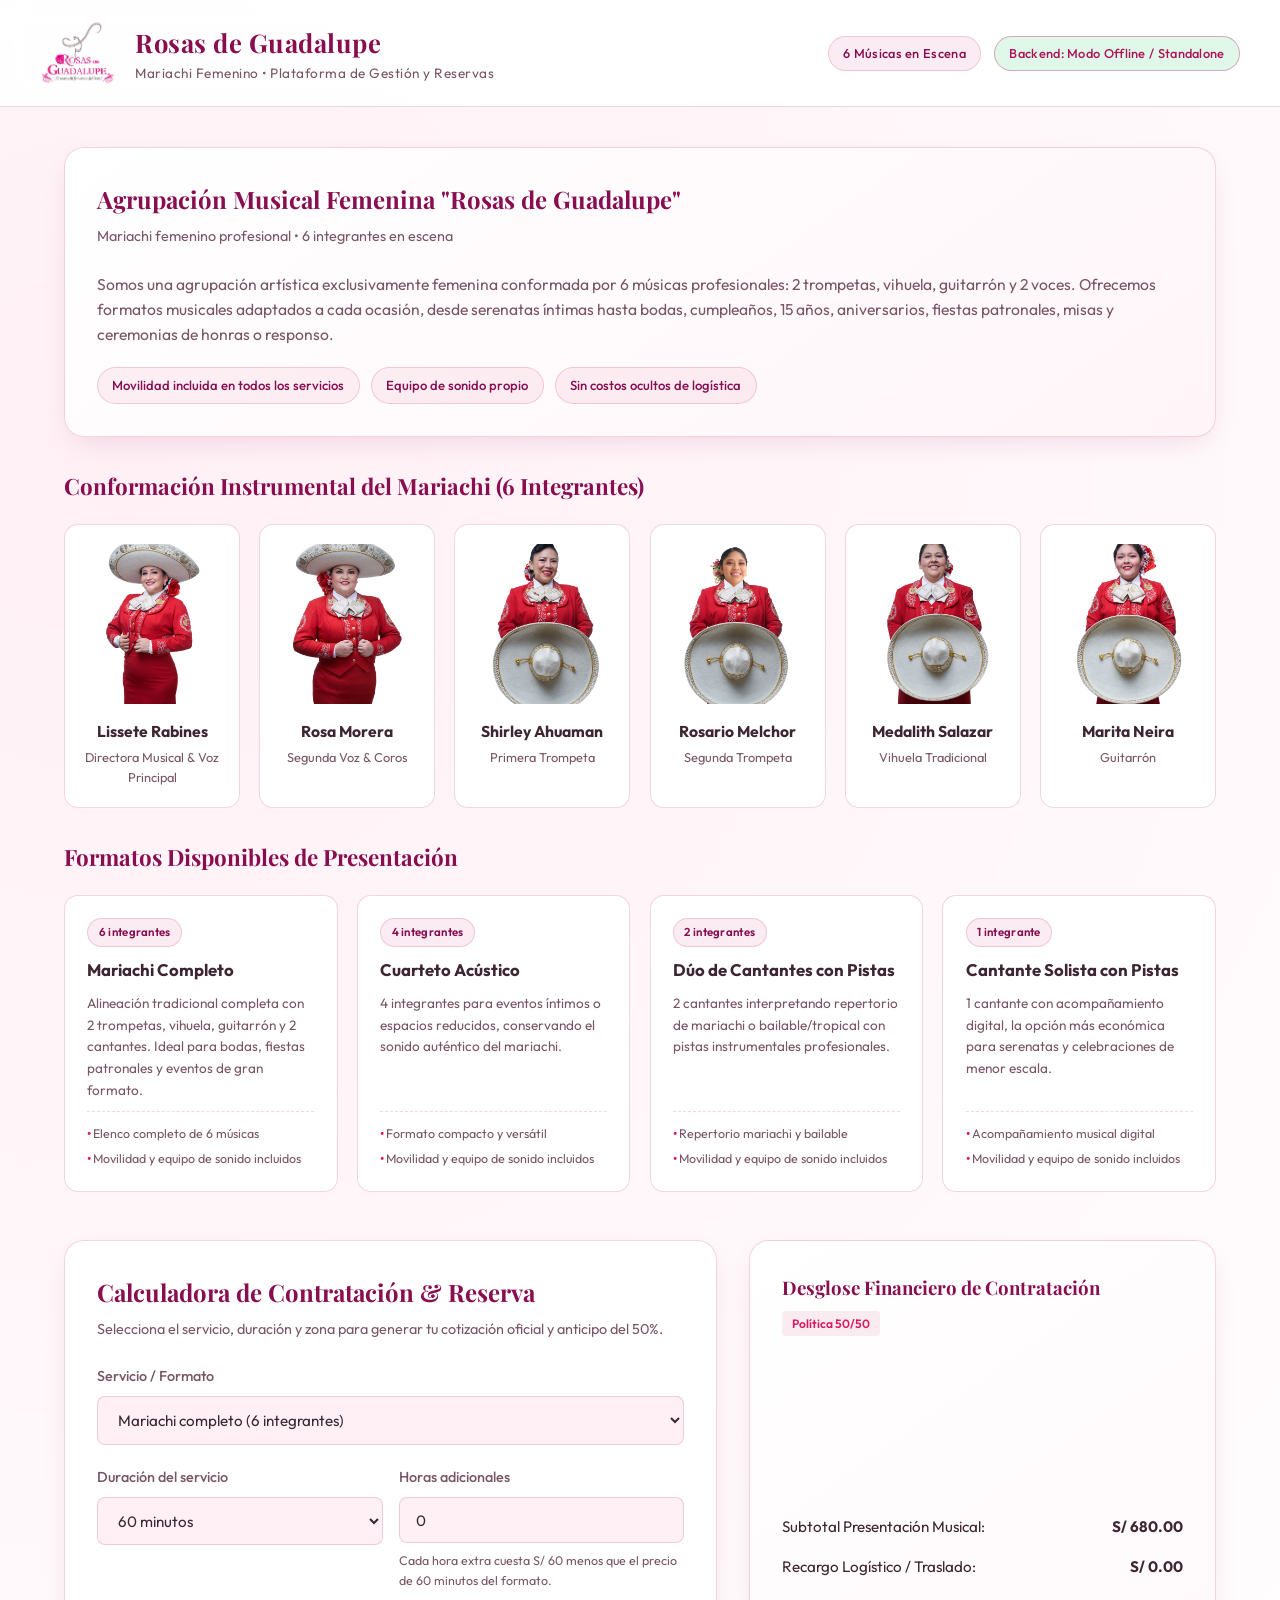
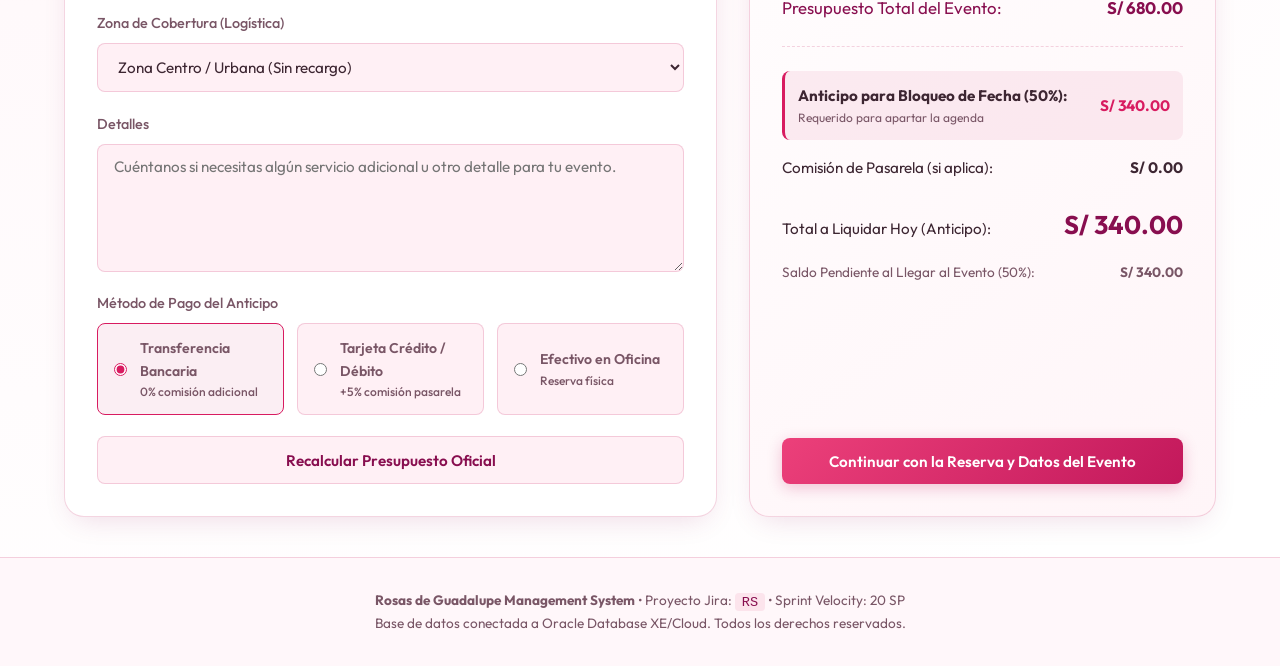
==== commit d4098d2f: "Actualiza formatos y calculadora de servicios Co-authored-by: Copilot <223556219+Copilot@users.norep" ====
--- a/frontend/public/index.html
+++ b/frontend/public/index.html
@@ -159,41 +159,58 @@
         <div class="card card-form">
           <div class="card-header">
             <h2>Calculadora de Contratación & Reserva</h2>
-            <p>Selecciona el formato, duración y zona para generar tu cotización oficial y anticipo del 50%.</p>
+            <p>Selecciona el servicio, duración y zona para generar tu cotización oficial y anticipo del 50%.</p>
           </div>
 
           <form id="quote-form" class="interactive-form">
             <div class="form-group">
-              <label for="format-select">Formato Musical</label>
+              <label for="format-select">Servicio / Formato</label>
               <select id="format-select" class="form-control">
-                <option value="2200" data-format="Serenata">Serenata Tradicional (45 min - 7-8 canciones)</option>
-                <option value="2800" data-format="1hora" selected>Show Estándar (1 Hora Completa)</option>
-                <option value="5200" data-format="2horas">Show Premium (2 Horas con Equipo de Audio)</option>
+                <option value="mariachi" data-price-30="380" data-price-40="480" data-price-60="680" selected>Mariachi completo (6 integrantes)</option>
+                <option value="express-1" data-price-30="340" data-price-40="420" data-price-60="600">Express 1 (5 integrantes)</option>
+                <option value="express-2" data-price-30="300" data-price-40="360" data-price-60="500">Express 2 (4 integrantes)</option>
+                <option value="express-duo" data-price-30="250" data-price-40="280" data-price-60="420">Express dúo</option>
+                <option value="solista" data-price-30="180" data-price-40="220" data-price-60="320">Solista</option>
               </select>
             </div>
 
             <div class="form-row">
               <div class="form-group">
-                <label for="duration-input">Duración adicional (Horas)</label>
-                <input type="number" id="duration-input" class="form-control" min="1" max="6" value="1" step="0.5">
+                <label for="duration-select">Duración del servicio</label>
+                <select id="duration-select" class="form-control">
+                  <option value="30">30 minutos</option>
+                  <option value="40">40 minutos</option>
+                  <option value="60" selected>60 minutos</option>
+                </select>
               </div>
 
               <div class="form-group">
-                <label for="zone-select">Zona de Cobertura (Logística)</label>
-                <select id="zone-select" class="form-control">
-                  <option value="0" selected>Zona Centro / Urbana (Sin recargo)</option>
-                  <option value="250">Zona Norte / Periferia Cercana (+S/ 250.00)</option>
-                  <option value="250">Zona Sur / Conurbada (+S/ 250.00)</option>
-                  <option value="600">Zona Campestre / Foránea (+S/ 600.00)</option>
-                </select>
+                <label for="duration-input">Horas adicionales</label>
+                <input type="number" id="duration-input" class="form-control" min="0" max="6" value="0" step="1">
+                <small class="field-hint">Cada hora extra cuesta S/ 60 menos que el precio de 60 minutos del formato.</small>
               </div>
             </div>
 
             <div class="form-group">
-              <label>Método de Pago del Anticipo</label>
+              <label for="zone-select">Zona de Cobertura (Logística)</label>
+              <select id="zone-select" class="form-control">
+                <option value="0" selected>Zona Centro / Urbana (Sin recargo)</option>
+                <option value="250">Zona Norte / Periferia Cercana (+S/ 250.00)</option>
+                <option value="250">Zona Sur / Conurbada (+S/ 250.00)</option>
+                <option value="600">Zona Campestre / Foránea (+S/ 600.00)</option>
+              </select>
+            </div>
+
+            <div class="form-group">
+              <label for="details-input">Detalles</label>
+              <textarea id="details-input" name="detalles" class="form-control" rows="5" placeholder="Cuéntanos si necesitas algún servicio adicional u otro detalle para tu evento."></textarea>
+            </div>
+
+            <div class="form-group">
+              <label for="payment-method-transfer">Método de Pago del Anticipo</label>
               <div class="payment-methods-grid">
                 <label class="payment-card selected">
-                  <input type="radio" name="payment-method" value="TRANSFERENCIA" checked>
+                  <input type="radio" id="payment-method-transfer" name="payment-method" value="TRANSFERENCIA" checked>
                   <div class="method-info">
                     <span class="method-title">Transferencia Bancaria</span>
                     <span class="method-fee">0% comisión adicional</span>
@@ -232,7 +249,7 @@
           <div class="breakdown-list">
             <div class="breakdown-row">
               <span>Subtotal Presentación Musical:</span>
-              <strong id="summary-subtotal">S/ 2,800.00</strong>
+              <strong id="summary-subtotal">S/ 680.00</strong>
             </div>
             <div class="breakdown-row">
               <span>Recargo Logístico / Traslado:</span>
@@ -240,7 +257,7 @@
             </div>
             <div class="breakdown-row highlight">
               <span>Presupuesto Total del Evento:</span>
-              <strong id="summary-total">S/ 2,800.00</strong>
+              <strong id="summary-total">S/ 680.00</strong>
             </div>
             <hr class="divider">
             <div class="breakdown-row alert-row">
@@ -248,7 +265,7 @@
                 <strong>Anticipo para Bloqueo de Fecha (50%):</strong>
                 <small class="block-hint">Requerido para apartar la agenda</small>
               </div>
-              <strong id="summary-advance" class="text-gold">S/ 1,400.00</strong>
+              <strong id="summary-advance" class="text-gold">S/ 340.00</strong>
             </div>
             <div class="breakdown-row">
               <span>Comisión de Pasarela (si aplica):</span>
@@ -256,11 +273,11 @@
             </div>
             <div class="breakdown-row total-pay-now">
               <span>Total a Liquidar Hoy (Anticipo):</span>
-              <span id="summary-pay-now" class="amount-large">S/ 1,400.00</span>
+              <span id="summary-pay-now" class="amount-large">S/ 340.00</span>
             </div>
             <div class="breakdown-row settlement-row">
               <span>Saldo Pendiente al Llegar al Evento (50%):</span>
-              <strong id="summary-balance">S/ 1,400.00</strong>
+              <strong id="summary-balance">S/ 340.00</strong>
             </div>
           </div>
 
--- a/frontend/src/css/styles.css
+++ b/frontend/src/css/styles.css
@@ -216,6 +216,16 @@
   box-shadow: 0 0 0 3px rgba(194, 24, 91, 0.16);
 }
 
+.field-hint {
+  color: var(--text-muted);
+  font-size: 0.78rem;
+}
+
+textarea.form-control {
+  min-height: 8rem;
+  resize: vertical;
+}
+
 /* --- Payment Methods Grid --- */
 .payment-methods-grid {
   display: grid;
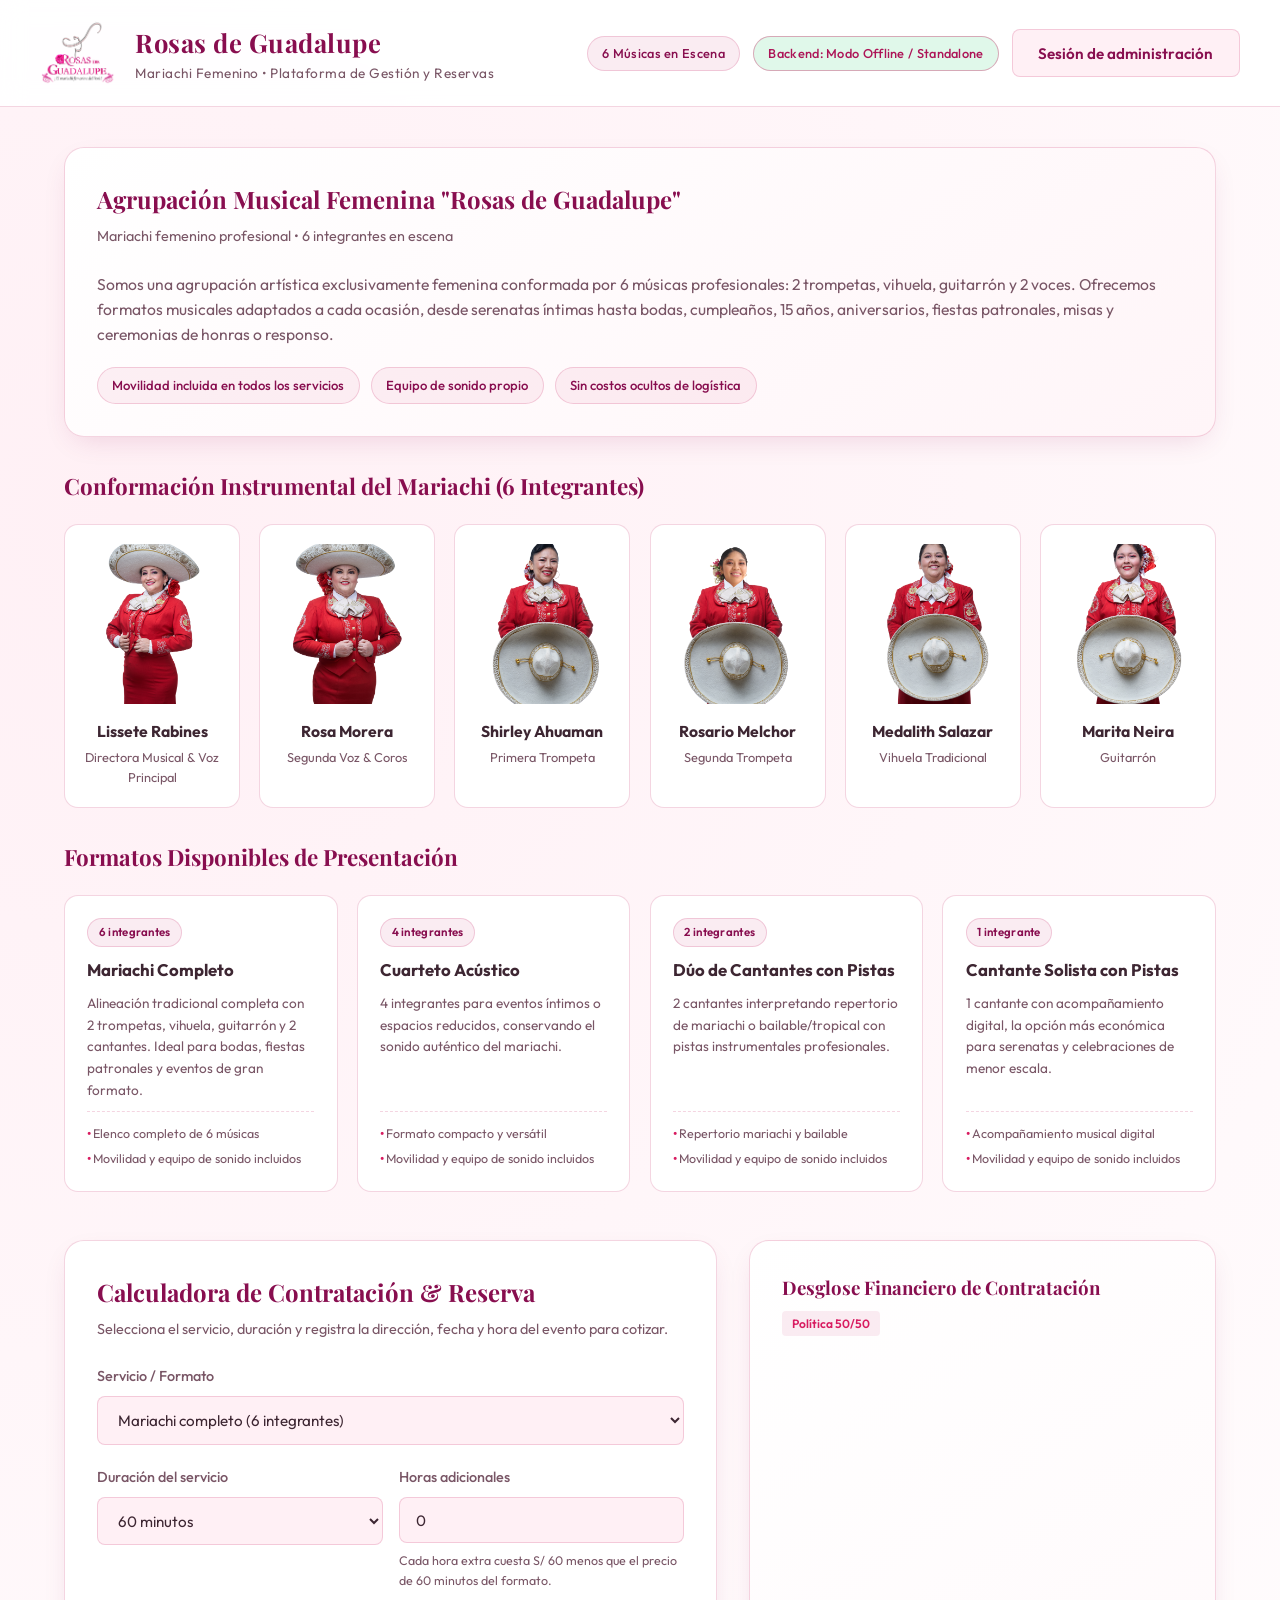
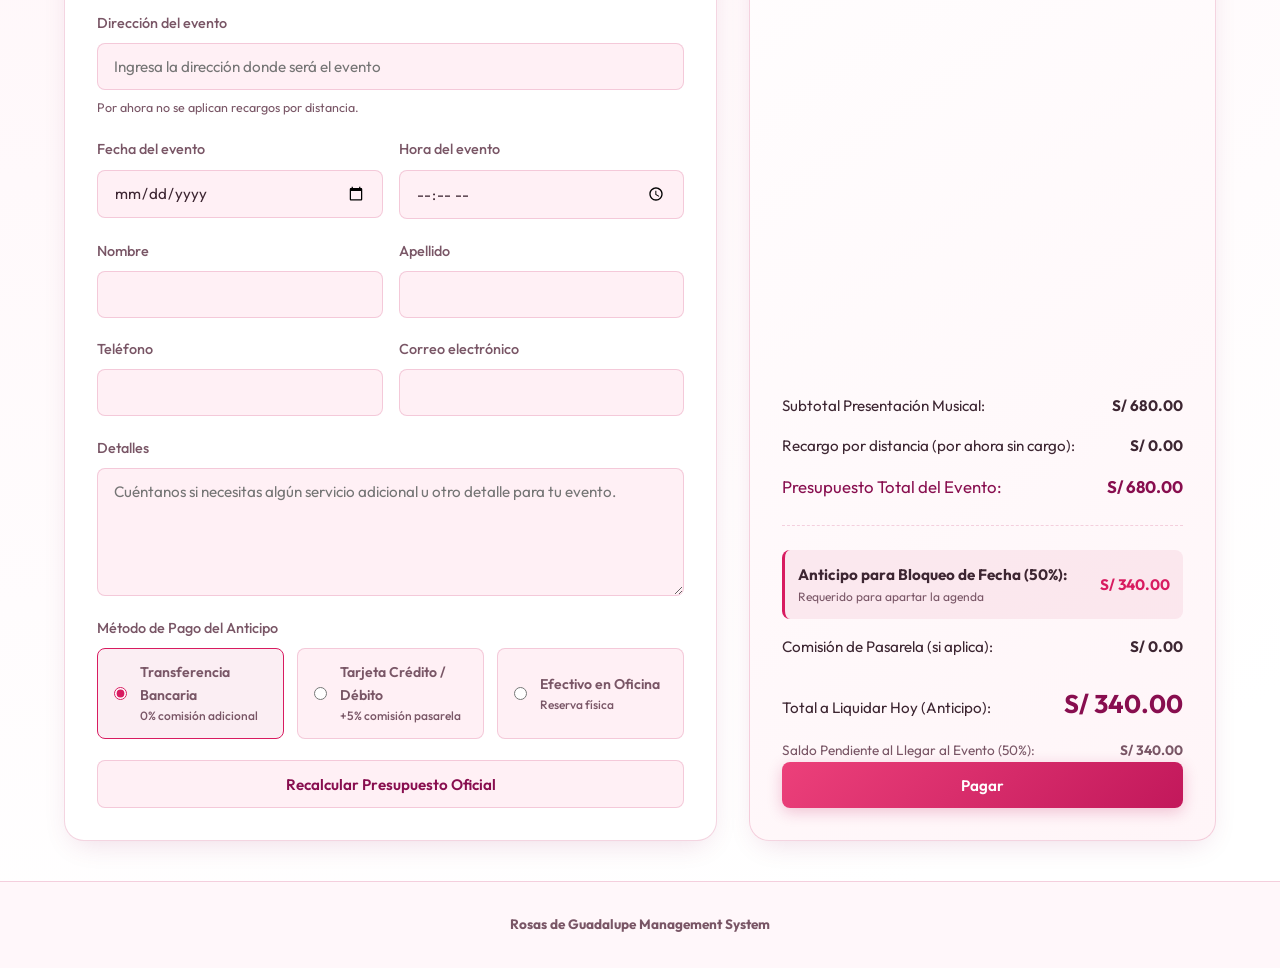
==== commit 9b8dc798: "Implementa reservas y administración Agrega autenticación administrativa, calendario mensual y detal" ====
--- a/frontend/public/index.html
+++ b/frontend/public/index.html
@@ -7,14 +7,14 @@
   <link rel="preconnect" href="https://fonts.googleapis.com">
   <link rel="preconnect" href="https://fonts.gstatic.com" crossorigin>
   <link href="https://fonts.googleapis.com/css2?family=Outfit:wght@300;400;500;600;700&family=Playfair+Display:ital,wght@0,600;0,700;1,600&display=swap" rel="stylesheet">
-  <link rel="stylesheet" href="../src/css/styles.css">
+  <link rel="stylesheet" href="/frontend/src/css/styles.css">
 </head>
 <body>
   <div class="app-layout">
     <!-- Navegación Superior -->
     <header class="top-nav">
       <div class="nav-brand">
-        <img class="brand-logo" src="images/logo grande.png" alt="Logo de Rosas de Guadalupe">
+        <img class="brand-logo" src="/frontend/public/images/logo grande.png" alt="Logo de Rosas de Guadalupe">
         <div class="brand-titles">
           <h1>Rosas de Guadalupe</h1>
           <p class="brand-tagline">Mariachi Femenino • Plataforma de Gestión y Reservas</p>
@@ -23,6 +23,9 @@
       <div class="nav-status">
         <span class="badge badge-team">6 Músicas en Escena</span>
         <span id="api-status-badge" class="badge badge-api">Backend: Verificando...</span>
+        <button id="admin-session-button" class="btn btn-primary admin-session-button" type="button">
+          Sesión de administración
+        </button>
       </div>
     </header>
 
@@ -55,32 +58,32 @@
           <h3>Conformación Instrumental del Mariachi (6 Integrantes)</h3>
           <div class="ensemble-grid">
             <div class="member-card">
-              <img class="member-photo" src="images/liz.png" alt="Liz, directora musical y voz principal" loading="lazy" decoding="async">
+              <img class="member-photo" src="/frontend/public/images/liz.png" alt="Liz, directora musical y voz principal" loading="lazy" decoding="async">
               <h4>Lissete Rabines</h4>
               <p>Directora Musical & Voz Principal</p>
             </div>
             <div class="member-card">
-              <img class="member-photo" src="images/totis.png" alt="Totis, segunda voz" loading="lazy" decoding="async">
+              <img class="member-photo" src="/frontend/public/images/totis.png" alt="Totis, segunda voz" loading="lazy" decoding="async">
               <h4>Rosa Morera</h4>
               <p>Segunda Voz & Coros</p>
             </div>
             <div class="member-card">
-              <img class="member-photo" src="images/shirley.png" alt="Shirley Ahuaman, primera trompeta" loading="lazy" decoding="async">
+              <img class="member-photo" src="/frontend/public/images/shirley.png" alt="Shirley Ahuaman, primera trompeta" loading="lazy" decoding="async">
               <h4>Shirley Ahuaman</h4>
               <p>Primera Trompeta</p>
             </div>
             <div class="member-card">
-              <img class="member-photo" src="images/rosarin rojo.png" alt="Rosario, segunda trompeta" loading="lazy" decoding="async">
+              <img class="member-photo" src="/frontend/public/images/rosarin rojo.png" alt="Rosario, segunda trompeta" loading="lazy" decoding="async">
               <h4>Rosario Melchor</h4>
               <p>Segunda Trompeta</p>
             </div>
             <div class="member-card">
-              <img class="member-photo" src="images/chary.png" alt="Chary, vihuela tradicional" loading="lazy" decoding="async">
+              <img class="member-photo" src="/frontend/public/images/chary.png" alt="Chary, vihuela tradicional" loading="lazy" decoding="async">
               <h4>Medalith Salazar</h4>
               <p>Vihuela Tradicional</p>
             </div>
             <div class="member-card">
-              <img class="member-photo" src="images/marita.png" alt="Marita Neira, guitarrón" loading="lazy" decoding="async">
+              <img class="member-photo" src="/frontend/public/images/marita.png" alt="Marita Neira, guitarrón" loading="lazy" decoding="async">
               <h4>Marita Neira</h4>
               <p>Guitarrón</p>
             </div>
@@ -159,7 +162,7 @@
         <div class="card card-form">
           <div class="card-header">
             <h2>Calculadora de Contratación & Reserva</h2>
-            <p>Selecciona el servicio, duración y zona para generar tu cotización oficial y anticipo del 50%.</p>
+            <p>Selecciona el servicio, duración y registra la dirección, fecha y hora del evento para cotizar.</p>
           </div>
 
           <form id="quote-form" class="interactive-form">
@@ -192,18 +195,47 @@
             </div>
 
             <div class="form-group">
-              <label for="zone-select">Zona de Cobertura (Logística)</label>
-              <select id="zone-select" class="form-control">
-                <option value="0" selected>Zona Centro / Urbana (Sin recargo)</option>
-                <option value="250">Zona Norte / Periferia Cercana (+S/ 250.00)</option>
-                <option value="250">Zona Sur / Conurbada (+S/ 250.00)</option>
-                <option value="600">Zona Campestre / Foránea (+S/ 600.00)</option>
-              </select>
+              <label for="event-address">Dirección del evento</label>
+              <input type="text" id="event-address" name="direccion_evento" class="form-control" maxlength="250" autocomplete="street-address" placeholder="Ingresa la dirección donde será el evento" required>
+              <small class="field-hint">Por ahora no se aplican recargos por distancia.</small>
+            </div>
+
+            <div class="form-row">
+              <div class="form-group">
+                <label for="event-date">Fecha del evento</label>
+                <input type="date" id="event-date" name="fecha_evento" class="form-control" required>
+              </div>
+              <div class="form-group">
+                <label for="event-time">Hora del evento</label>
+                <input type="time" id="event-time" name="hora_evento" class="form-control" required>
+              </div>
+            </div>
+
+            <div class="form-row">
+              <div class="form-group">
+                <label for="client-first-name">Nombre</label>
+                <input type="text" id="client-first-name" name="nombre" class="form-control" maxlength="100" autocomplete="given-name" required>
+              </div>
+              <div class="form-group">
+                <label for="client-last-name">Apellido</label>
+                <input type="text" id="client-last-name" name="apellido" class="form-control" maxlength="100" autocomplete="family-name" required>
+              </div>
+            </div>
+
+            <div class="form-row">
+              <div class="form-group">
+                <label for="client-phone">Teléfono</label>
+                <input type="tel" id="client-phone" name="telefono" class="form-control" maxlength="20" autocomplete="tel" required>
+              </div>
+              <div class="form-group">
+                <label for="client-email">Correo electrónico</label>
+                <input type="email" id="client-email" name="email" class="form-control" maxlength="120" autocomplete="email" required>
+              </div>
             </div>
 
             <div class="form-group">
               <label for="details-input">Detalles</label>
-              <textarea id="details-input" name="detalles" class="form-control" rows="5" placeholder="Cuéntanos si necesitas algún servicio adicional u otro detalle para tu evento."></textarea>
+              <textarea id="details-input" name="detalles" class="form-control" rows="5" maxlength="500" placeholder="Cuéntanos si necesitas algún servicio adicional u otro detalle para tu evento."></textarea>
             </div>
 
             <div class="form-group">
@@ -242,61 +274,159 @@
         <!-- Panel de Desglose Financiero -->
         <div class="card card-summary">
           <div class="card-header">
-            <h3>Desglose Financiero de Contratación</h3>
-            <span class="pill-policy">Política 50/50</span>
-          </div>
-
-          <div class="breakdown-list">
-            <div class="breakdown-row">
-              <span>Subtotal Presentación Musical:</span>
-              <strong id="summary-subtotal">S/ 680.00</strong>
-            </div>
-            <div class="breakdown-row">
-              <span>Recargo Logístico / Traslado:</span>
-              <strong id="summary-logistics">S/ 0.00</strong>
-            </div>
-            <div class="breakdown-row highlight">
-              <span>Presupuesto Total del Evento:</span>
-              <strong id="summary-total">S/ 680.00</strong>
-            </div>
-            <hr class="divider">
-            <div class="breakdown-row alert-row">
-              <div>
-                <strong>Anticipo para Bloqueo de Fecha (50%):</strong>
-                <small class="block-hint">Requerido para apartar la agenda</small>
-              </div>
-              <strong id="summary-advance" class="text-gold">S/ 340.00</strong>
-            </div>
-            <div class="breakdown-row">
-              <span>Comisión de Pasarela (si aplica):</span>
-              <strong id="summary-fee">S/ 0.00</strong>
-            </div>
-            <div class="breakdown-row total-pay-now">
-              <span>Total a Liquidar Hoy (Anticipo):</span>
-              <span id="summary-pay-now" class="amount-large">S/ 340.00</span>
-            </div>
-            <div class="breakdown-row settlement-row">
-              <span>Saldo Pendiente al Llegar al Evento (50%):</span>
-              <strong id="summary-balance">S/ 340.00</strong>
-            </div>
-          </div>
-
-          <div class="summary-actions">
-            <button id="btn-proceed-booking" class="btn btn-accent full-width">
-              Continuar con la Reserva y Datos del Evento
-            </button>
-          </div>
-        </div>
+            <h3 id="summary-heading">Desglose Financiero de Contratación</h3>
+            <span id="summary-badge" class="pill-policy">Política 50/50</span>
+          </div>
+
+          <div id="financial-summary">
+            <div class="breakdown-list">
+              <div class="breakdown-row">
+                <span>Subtotal Presentación Musical:</span>
+                <strong id="summary-subtotal">S/ 680.00</strong>
+              </div>
+              <div class="breakdown-row">
+                <span>Recargo por distancia (por ahora sin cargo):</span>
+                <strong id="summary-logistics">S/ 0.00</strong>
+              </div>
+              <div class="breakdown-row highlight">
+                <span>Presupuesto Total del Evento:</span>
+                <strong id="summary-total">S/ 680.00</strong>
+              </div>
+              <hr class="divider">
+              <div class="breakdown-row alert-row">
+                <div>
+                  <strong>Anticipo para Bloqueo de Fecha (50%):</strong>
+                  <small class="block-hint">Requerido para apartar la agenda</small>
+                </div>
+                <strong id="summary-advance" class="text-gold">S/ 340.00</strong>
+              </div>
+              <div class="breakdown-row">
+                <span>Comisión de Pasarela (si aplica):</span>
+                <strong id="summary-fee">S/ 0.00</strong>
+              </div>
+              <div class="breakdown-row total-pay-now">
+                <span>Total a Liquidar Hoy (Anticipo):</span>
+                <span id="summary-pay-now" class="amount-large">S/ 340.00</span>
+              </div>
+              <div class="breakdown-row settlement-row">
+                <span>Saldo Pendiente al Llegar al Evento (50%):</span>
+                <strong id="summary-balance">S/ 340.00</strong>
+              </div>
+            </div>
+            <div class="summary-actions">
+              <button id="btn-proceed-booking" type="button" class="btn btn-accent full-width">
+                Pagar
+              </button>
+            </div>
+          </div>
+
+          <div id="contract-summary" class="contract-summary" hidden>
+            <dl class="contract-details">
+              <div><dt>Cliente</dt><dd id="contract-client"></dd></div>
+              <div><dt>Contacto</dt><dd id="contract-contact"></dd></div>
+              <div><dt>Servicio</dt><dd id="contract-service"></dd></div>
+              <div><dt>Duración</dt><dd id="contract-duration"></dd></div>
+              <div><dt>Dirección</dt><dd id="contract-address"></dd></div>
+              <div><dt>Fecha y hora</dt><dd id="contract-datetime"></dd></div>
+              <div><dt>Detalles</dt><dd id="contract-notes"></dd></div>
+              <div><dt>Método elegido</dt><dd id="contract-payment"></dd></div>
+              <div><dt>Total del contrato</dt><dd id="contract-total"></dd></div>
+              <div><dt>Anticipo</dt><dd id="contract-advance"></dd></div>
+              <div><dt>Comisión de pasarela</dt><dd id="contract-fee"></dd></div>
+              <div><dt>Total a pagar hoy</dt><dd id="contract-pay-now"></dd></div>
+              <div><dt>Saldo pendiente</dt><dd id="contract-balance"></dd></div>
+            </dl>
+
+            <div id="qr-payment-section" class="qr-payment-section" hidden>
+              <h4>Pago electrónico</h4>
+              <div class="qr-placeholder" role="img" aria-label="Espacio reservado para el código QR de pago">
+                <span>QR de pago</span>
+                <small>Disponible cuando se integre el procesamiento de pagos.</small>
+              </div>
+            </div>
+
+            <p id="contract-status" class="contract-status" role="status" aria-live="polite" hidden></p>
+            <div class="summary-actions contract-actions">
+              <button id="btn-save-cash-contract" type="button" class="btn btn-accent full-width" hidden>
+                Continuar
+              </button>
+              <button id="btn-back-to-quote" type="button" class="btn btn-primary full-width">
+                Volver a la cotización
+              </button>
+            </div>
+          </div>
+        </div>
+      </section>
+
+      <section id="admin-dashboard" class="admin-dashboard card" hidden>
+        <div class="admin-dashboard-header">
+          <div>
+            <h2>Calendario de contratos</h2>
+            <p>Selecciona un contrato para consultar sus datos.</p>
+          </div>
+          <div class="calendar-controls">
+            <button id="calendar-previous" class="btn btn-secondary" type="button" aria-label="Mes anterior">‹</button>
+            <h3 id="calendar-month-label" aria-live="polite"></h3>
+            <button id="calendar-next" class="btn btn-secondary" type="button" aria-label="Mes siguiente">›</button>
+          </div>
+        </div>
+        <p id="admin-calendar-status" class="admin-status" role="status" aria-live="polite" hidden></p>
+        <div class="calendar-weekdays" aria-hidden="true">
+          <span>Lun</span><span>Mar</span><span>Mié</span><span>Jue</span><span>Vie</span><span>Sáb</span><span>Dom</span>
+        </div>
+        <div id="calendar-grid" class="calendar-grid" aria-label="Calendario mensual"></div>
+        <section id="admin-contract-details" class="admin-contract-details" aria-live="polite" hidden>
+          <h3>Detalle del contrato</h3>
+          <dl class="contract-details">
+            <div><dt>Código</dt><dd id="admin-detail-code"></dd></div>
+            <div><dt>Cliente</dt><dd id="admin-detail-client"></dd></div>
+            <div><dt>Contacto</dt><dd id="admin-detail-contact"></dd></div>
+            <div><dt>Servicio</dt><dd id="admin-detail-service"></dd></div>
+            <div><dt>Fecha y hora</dt><dd id="admin-detail-datetime"></dd></div>
+            <div><dt>Dirección</dt><dd id="admin-detail-address"></dd></div>
+            <div><dt>Tipo de evento</dt><dd id="admin-detail-type"></dd></div>
+            <div><dt>Estado</dt><dd id="admin-detail-status"></dd></div>
+            <div><dt>Duración</dt><dd id="admin-detail-duration"></dd></div>
+            <div><dt>Método de pago</dt><dd id="admin-detail-payment"></dd></div>
+            <div><dt>Subtotal</dt><dd id="admin-detail-subtotal"></dd></div>
+            <div><dt>Recargo</dt><dd id="admin-detail-surcharge"></dd></div>
+            <div><dt>Total</dt><dd id="admin-detail-total"></dd></div>
+            <div><dt>Anticipo requerido</dt><dd id="admin-detail-advance"></dd></div>
+            <div><dt>Saldo pendiente</dt><dd id="admin-detail-balance"></dd></div>
+            <div><dt>Detalles</dt><dd id="admin-detail-notes"></dd></div>
+          </dl>
+        </section>
       </section>
     </main>
 
     <!-- Footer -->
     <footer class="app-footer">
-      <p><strong>Rosas de Guadalupe Management System</strong> • Proyecto Jira: <code>RS</code> • Sprint Velocity: 20 SP</p>
-      <p class="copyright">Base de datos conectada a Oracle Database XE/Cloud. Todos los derechos reservados.</p>
+      <p><strong>Rosas de Guadalupe Management System</strong></p>
     </footer>
   </div>
 
-  <script src="../src/js/app.js"></script>
+  <dialog id="admin-login-dialog" class="admin-login-dialog" aria-labelledby="admin-login-title">
+    <form id="admin-login-form" class="interactive-form">
+      <div class="card-header">
+        <h2 id="admin-login-title">Sesión de administración</h2>
+        <p>Acceso exclusivo para la administradora.</p>
+      </div>
+      <div class="form-group">
+        <label for="admin-username">Usuario</label>
+        <input id="admin-username" name="username" class="form-control" autocomplete="username" required>
+      </div>
+      <div class="form-group">
+        <label for="admin-password">Contraseña</label>
+        <input id="admin-password" name="password" type="password" class="form-control" autocomplete="current-password" required>
+      </div>
+      <p id="admin-login-status" class="admin-status" role="alert" aria-live="assertive" hidden></p>
+      <div class="summary-actions">
+        <button class="btn btn-secondary" id="admin-login-cancel" type="button">Cancelar</button>
+        <button class="btn btn-primary" id="admin-login-submit" type="submit">Iniciar sesión</button>
+      </div>
+    </form>
+  </dialog>
+
+  <script src="/frontend/src/js/app.js"></script>
 </body>
 </html>
--- a/frontend/src/css/styles.css
+++ b/frontend/src/css/styles.css
@@ -87,6 +87,7 @@
 
 .nav-status {
   display: flex;
+  align-items: center;
   gap: 0.8rem;
 }
 
@@ -380,6 +381,80 @@
   color: var(--text-muted);
 }
 
+.contract-summary[hidden],
+.qr-payment-section[hidden],
+.contract-status[hidden],
+.contract-actions button[hidden] {
+  display: none;
+}
+
+.contract-summary {
+  display: flex;
+  flex-direction: column;
+  gap: 1.25rem;
+}
+
+.contract-details {
+  display: grid;
+  gap: 0.75rem;
+}
+
+.contract-details > div {
+  display: grid;
+  grid-template-columns: minmax(100px, 0.7fr) minmax(0, 1.3fr);
+  gap: 0.75rem;
+  border-bottom: 1px solid var(--border-subtle);
+  padding-bottom: 0.55rem;
+}
+
+.contract-details dt {
+  color: var(--text-muted);
+  font-size: 0.85rem;
+  font-weight: 600;
+}
+
+.contract-details dd {
+  overflow-wrap: anywhere;
+  white-space: pre-wrap;
+}
+
+.qr-payment-section h4 {
+  color: var(--secondary-light);
+  margin-bottom: 0.65rem;
+}
+
+.qr-placeholder {
+  min-height: 190px;
+  border: 2px dashed var(--border-active);
+  border-radius: var(--radius-md);
+  background: var(--bg-surface-elevated);
+  display: flex;
+  flex-direction: column;
+  align-items: center;
+  justify-content: center;
+  gap: 0.4rem;
+  color: var(--secondary-light);
+  text-align: center;
+  padding: 1rem;
+}
+
+.qr-placeholder span {
+  font-size: 1.1rem;
+  font-weight: 700;
+}
+
+.qr-placeholder small {
+  color: var(--text-muted);
+}
+
+.contract-status {
+  border-radius: var(--radius-sm);
+  padding: 0.8rem;
+  background: rgba(194, 24, 91, 0.08);
+  color: var(--secondary-light);
+  overflow-wrap: anywhere;
+}
+
 /* --- Ensemble Section --- */
 .ensemble-section {
   display: flex;
@@ -550,10 +625,174 @@
   font-weight: 700;
 }
 
+.admin-session-button {
+  white-space: nowrap;
+}
+
+#admin-dashboard[hidden],
+#admin-contract-details[hidden],
+.admin-status[hidden] {
+  display: none;
+}
+
+.admin-dashboard {
+  display: flex;
+  flex-direction: column;
+  gap: 1.25rem;
+}
+
+.admin-dashboard-header,
+.calendar-controls {
+  display: flex;
+  align-items: center;
+  justify-content: space-between;
+  gap: 1rem;
+}
+
+.admin-dashboard-header h2,
+.admin-contract-details h3 {
+  font-family: var(--font-serif);
+  color: var(--secondary-light);
+}
+
+.admin-dashboard-header p {
+  color: var(--text-muted);
+}
+
+.calendar-controls h3 {
+  min-width: 12rem;
+  text-align: center;
+  text-transform: capitalize;
+  color: var(--secondary-light);
+}
+
+.calendar-controls .btn {
+  padding: 0.45rem 0.9rem;
+  font-size: 1.2rem;
+}
+
+.btn-secondary {
+  background: #FFFFFF;
+  color: var(--secondary-light);
+  border: 1px solid var(--border-subtle);
+}
+
+.btn-secondary:hover {
+  border-color: var(--secondary-color);
+  background: var(--bg-surface-elevated);
+}
+
+.calendar-weekdays,
+.calendar-grid {
+  display: grid;
+  grid-template-columns: repeat(7, minmax(0, 1fr));
+}
+
+.calendar-weekdays {
+  text-align: center;
+  font-size: 0.82rem;
+  font-weight: 600;
+  color: var(--text-muted);
+}
+
+.calendar-grid {
+  border-top: 1px solid var(--border-subtle);
+  border-left: 1px solid var(--border-subtle);
+}
+
+.calendar-day {
+  display: flex;
+  flex-direction: column;
+  gap: 0.3rem;
+  min-height: 7rem;
+  padding: 0.45rem;
+  border-right: 1px solid var(--border-subtle);
+  border-bottom: 1px solid var(--border-subtle);
+}
+
+.calendar-day.outside-month {
+  background: rgba(194, 24, 91, 0.035);
+  color: #AA9AA1;
+}
+
+.calendar-day-number {
+  font-size: 0.85rem;
+  font-weight: 600;
+}
+
+.calendar-event {
+  width: 100%;
+  padding: 0.3rem 0.4rem;
+  overflow: hidden;
+  border: 0;
+  border-radius: 5px;
+  background: rgba(194, 24, 91, 0.1);
+  color: var(--secondary-light);
+  font: inherit;
+  font-size: 0.72rem;
+  text-align: left;
+  text-overflow: ellipsis;
+  white-space: nowrap;
+  cursor: pointer;
+}
+
+.calendar-event:hover,
+.calendar-event:focus-visible {
+  background: rgba(194, 24, 91, 0.2);
+}
+
+.admin-status {
+  padding: 0.6rem 0.8rem;
+  border-radius: var(--radius-sm);
+  background: var(--bg-surface-elevated);
+  color: var(--secondary-light);
+}
+
+.admin-status.error {
+  background: #FFF0F0;
+  color: #9B1C31;
+}
+
+.admin-contract-details {
+  display: flex;
+  flex-direction: column;
+  gap: 1rem;
+  padding-top: 1rem;
+  border-top: 1px solid var(--border-subtle);
+}
+
+.admin-login-dialog {
+  width: min(92vw, 440px);
+  max-width: none;
+  margin: auto;
+  padding: 0;
+  border: 1px solid var(--border-subtle);
+  border-radius: var(--radius-lg);
+  color: var(--text-main);
+  box-shadow: var(--shadow-card);
+}
+
+.admin-login-dialog::backdrop {
+  background: rgba(61, 38, 50, 0.45);
+  backdrop-filter: blur(3px);
+}
+
+.admin-login-dialog form {
+  padding: 2rem;
+}
+
+.admin-login-dialog .summary-actions {
+  display: flex;
+  justify-content: flex-end;
+  gap: 0.75rem;
+}
+
 @media (max-width: 600px) {
   .top-nav {
     padding: 1rem;
     gap: 1rem;
+    align-items: flex-start;
+    flex-direction: column;
   }
 
   .nav-brand {
@@ -570,9 +809,15 @@
   }
 
   .nav-status {
+    width: 100%;
     flex-wrap: wrap;
-    justify-content: flex-end;
+    justify-content: flex-start;
     gap: 0.4rem;
+  }
+
+  .admin-session-button {
+    padding: 0.45rem 0.65rem;
+    font-size: 0.72rem;
   }
 
   .badge {
@@ -591,6 +836,38 @@
   .feature-chip {
     width: 100%;
     justify-content: center;
+  }
+
+  .admin-dashboard {
+    padding: 1rem;
+  }
+
+  .admin-dashboard-header {
+    align-items: flex-start;
+    flex-direction: column;
+  }
+
+  .calendar-controls {
+    width: 100%;
+  }
+
+  .calendar-controls h3 {
+    flex: 1;
+    min-width: 0;
+  }
+
+  .calendar-day {
+    min-height: 4.5rem;
+    padding: 0.25rem;
+  }
+
+  .calendar-event {
+    padding: 0.2rem;
+    font-size: 0.6rem;
+  }
+
+  .admin-login-dialog form {
+    padding: 1.4rem;
   }
 }
 
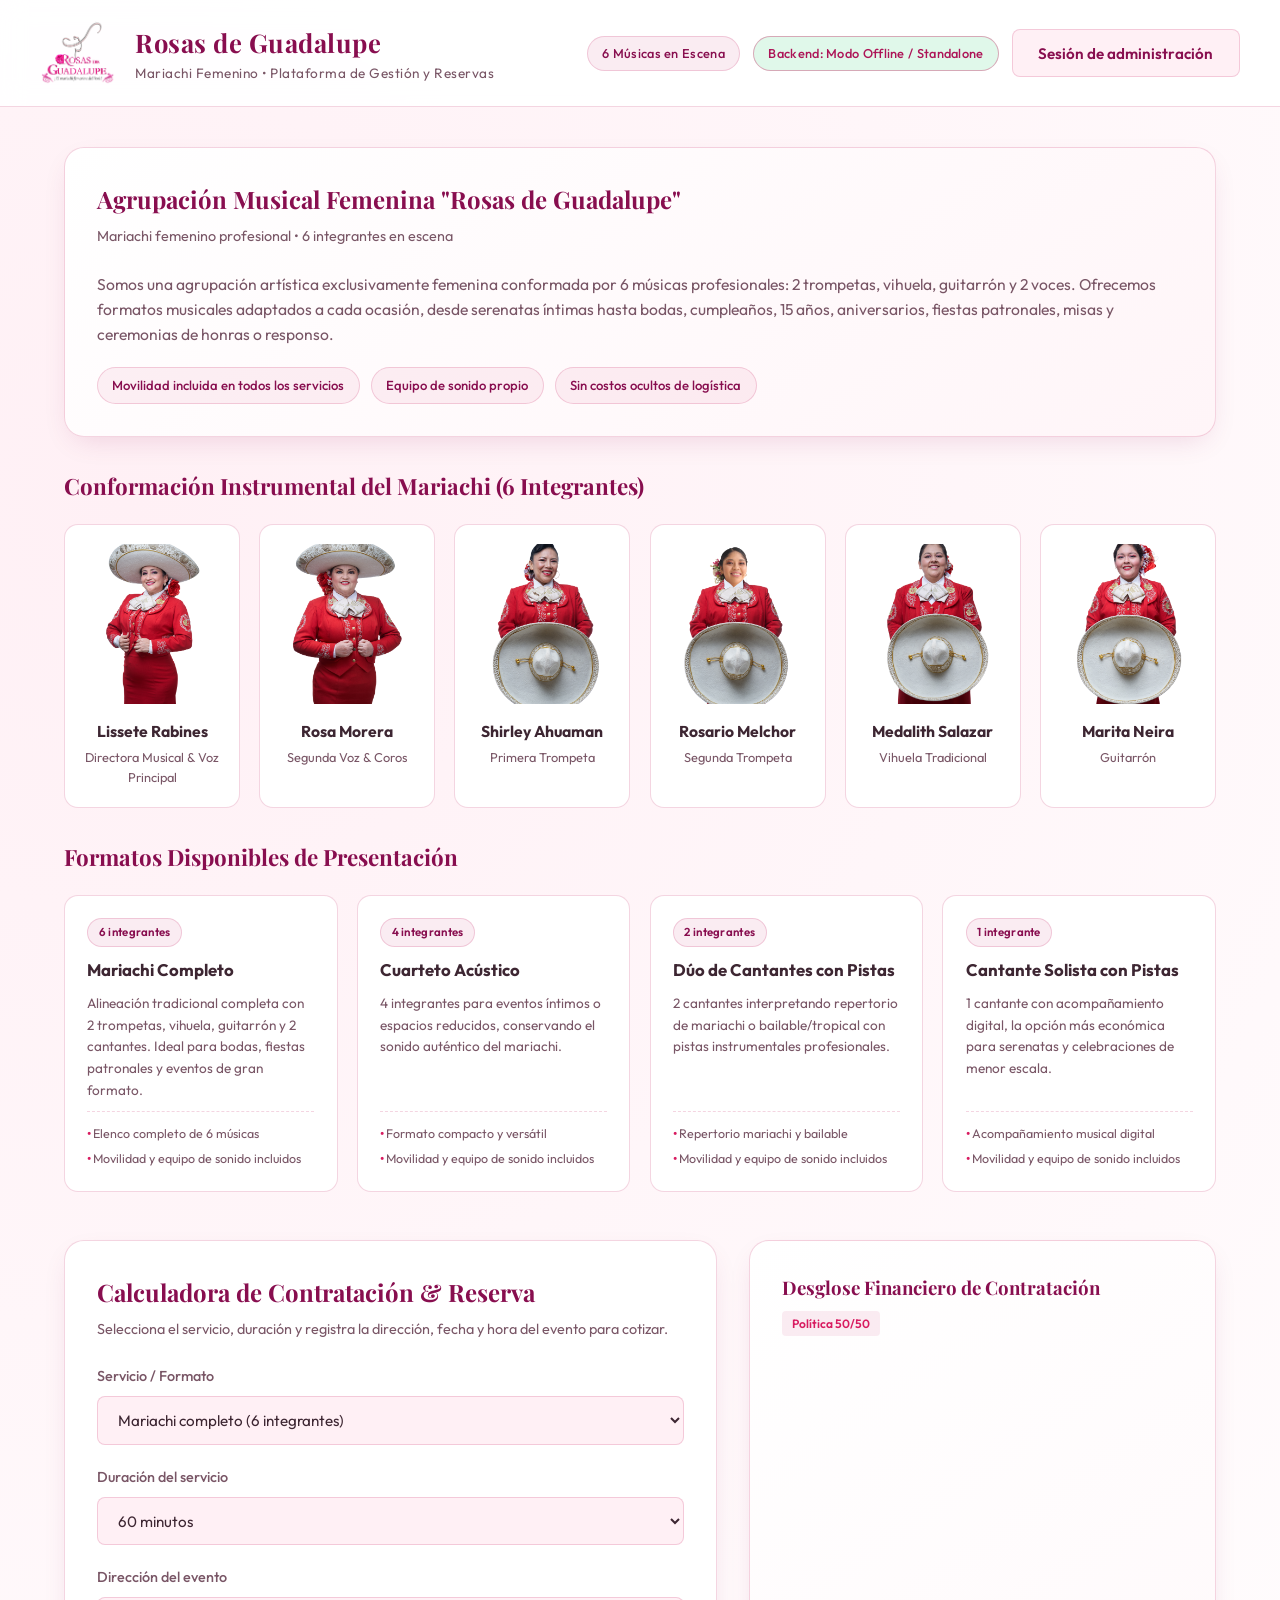
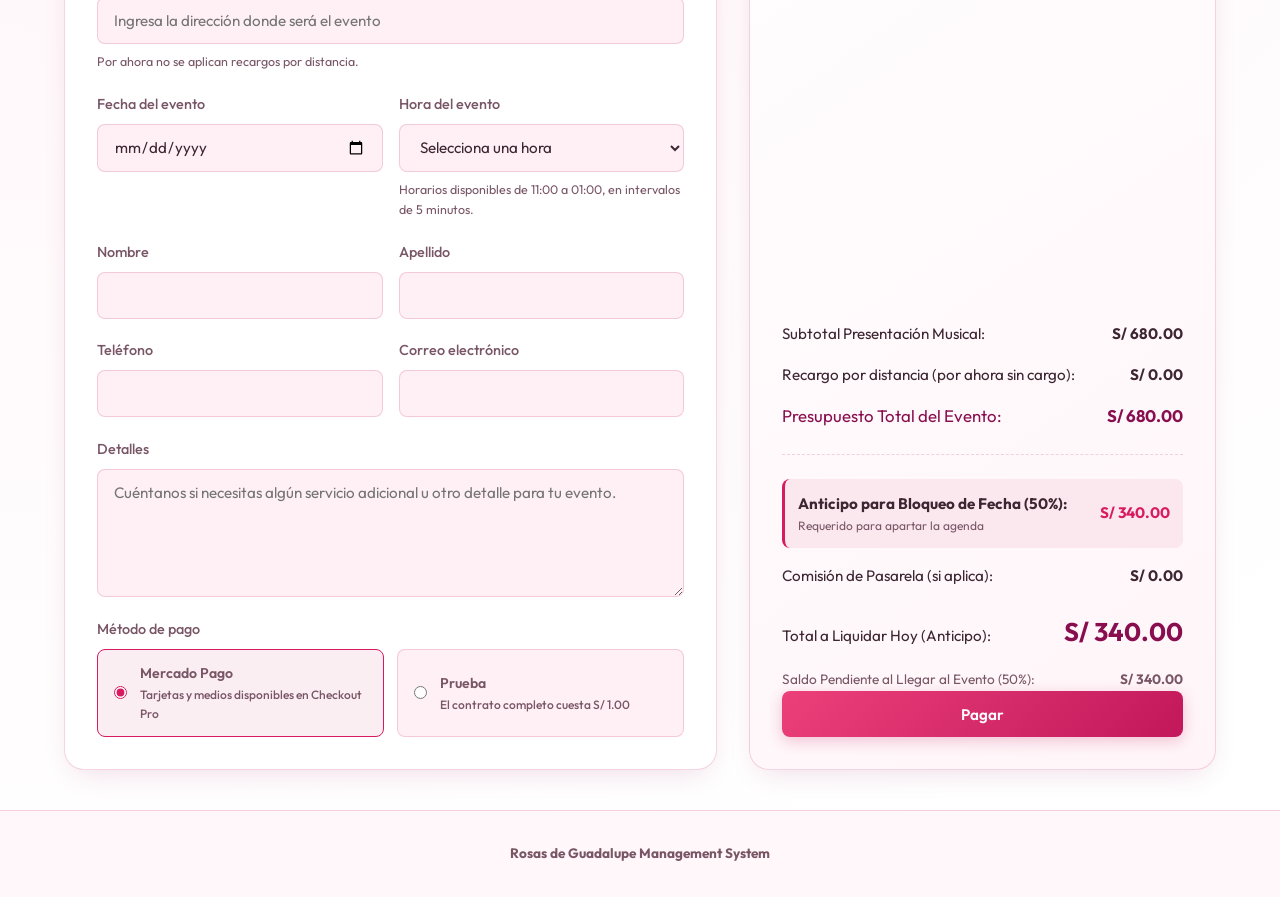
==== commit a64cec5f: "Integra pagos de Mercado Pago y protege reservas Co-authored-by: Copilot <223556219+Copilot@users.no" ====
--- a/frontend/public/index.html
+++ b/frontend/public/index.html
@@ -177,21 +177,13 @@
               </select>
             </div>
 
-            <div class="form-row">
-              <div class="form-group">
-                <label for="duration-select">Duración del servicio</label>
-                <select id="duration-select" class="form-control">
-                  <option value="30">30 minutos</option>
-                  <option value="40">40 minutos</option>
-                  <option value="60" selected>60 minutos</option>
-                </select>
-              </div>
-
-              <div class="form-group">
-                <label for="duration-input">Horas adicionales</label>
-                <input type="number" id="duration-input" class="form-control" min="0" max="6" value="0" step="1">
-                <small class="field-hint">Cada hora extra cuesta S/ 60 menos que el precio de 60 minutos del formato.</small>
-              </div>
+            <div class="form-group">
+              <label for="duration-select">Duración del servicio</label>
+              <select id="duration-select" class="form-control">
+                <option value="30">30 minutos</option>
+                <option value="40">40 minutos</option>
+                <option value="60" selected>60 minutos</option>
+              </select>
             </div>
 
             <div class="form-group">
@@ -207,9 +199,13 @@
               </div>
               <div class="form-group">
                 <label for="event-time">Hora del evento</label>
-                <input type="time" id="event-time" name="hora_evento" class="form-control" required>
-              </div>
-            </div>
+                <select id="event-time" name="hora_evento" class="form-control" required>
+                  <option value="">Selecciona una hora</option>
+                </select>
+                <small class="field-hint">Horarios disponibles de 11:00 a 01:00, en intervalos de 5 minutos.</small>
+              </div>
+            </div>
+            <p id="event-availability-status" class="schedule-status" role="status" aria-live="polite" hidden></p>
 
             <div class="form-row">
               <div class="form-group">
@@ -239,35 +235,24 @@
             </div>
 
             <div class="form-group">
-              <label for="payment-method-transfer">Método de Pago del Anticipo</label>
+              <label for="payment-method-mercadopago">Método de pago</label>
               <div class="payment-methods-grid">
                 <label class="payment-card selected">
-                  <input type="radio" id="payment-method-transfer" name="payment-method" value="TRANSFERENCIA" checked>
+                  <input type="radio" id="payment-method-mercadopago" name="payment-method" value="MERCADOPAGO" checked>
                   <div class="method-info">
-                    <span class="method-title">Transferencia Bancaria</span>
-                    <span class="method-fee">0% comisión adicional</span>
+                    <span class="method-title">Mercado Pago</span>
+                    <span class="method-fee">Tarjetas y medios disponibles en Checkout Pro</span>
                   </div>
                 </label>
                 <label class="payment-card">
-                  <input type="radio" name="payment-method" value="TARJETA_CREDITO">
+                  <input type="radio" name="payment-method" value="PRUEBA">
                   <div class="method-info">
-                    <span class="method-title">Tarjeta Crédito / Débito</span>
-                    <span class="method-fee">+5% comisión pasarela</span>
+                    <span class="method-title">Prueba</span>
+                    <span class="method-fee">El contrato completo cuesta S/ 1.00</span>
                   </div>
                 </label>
-                <label class="payment-card">
-                  <input type="radio" name="payment-method" value="EFECTIVO">
-                  <div class="method-info">
-                    <span class="method-title">Efectivo en Oficina</span>
-                    <span class="method-fee">Reserva física</span>
-                  </div>
-                </label>
-              </div>
-            </div>
-
-            <button type="button" id="btn-recalculate" class="btn btn-primary">
-              Recalcular Presupuesto Oficial
-            </button>
+              </div>
+            </div>
           </form>
         </div>
 
@@ -295,7 +280,7 @@
               <hr class="divider">
               <div class="breakdown-row alert-row">
                 <div>
-                  <strong>Anticipo para Bloqueo de Fecha (50%):</strong>
+                  <strong id="summary-advance-label">Anticipo para Bloqueo de Fecha (50%):</strong>
                   <small class="block-hint">Requerido para apartar la agenda</small>
                 </div>
                 <strong id="summary-advance" class="text-gold">S/ 340.00</strong>
@@ -309,7 +294,7 @@
                 <span id="summary-pay-now" class="amount-large">S/ 340.00</span>
               </div>
               <div class="breakdown-row settlement-row">
-                <span>Saldo Pendiente al Llegar al Evento (50%):</span>
+                <span id="summary-balance-label">Saldo Pendiente al Llegar al Evento (50%):</span>
                 <strong id="summary-balance">S/ 340.00</strong>
               </div>
             </div>
@@ -337,18 +322,15 @@
               <div><dt>Saldo pendiente</dt><dd id="contract-balance"></dd></div>
             </dl>
 
-            <div id="qr-payment-section" class="qr-payment-section" hidden>
-              <h4>Pago electrónico</h4>
-              <div class="qr-placeholder" role="img" aria-label="Espacio reservado para el código QR de pago">
-                <span>QR de pago</span>
-                <small>Disponible cuando se integre el procesamiento de pagos.</small>
-              </div>
+            <div id="qr-payment-section" class="qr-payment-section">
+              <h4>Pago seguro</h4>
+              <p>Serás redirigido a Mercado Pago. La reserva se confirmará únicamente cuando recibamos la aprobación del pago.</p>
             </div>
 
             <p id="contract-status" class="contract-status" role="status" aria-live="polite" hidden></p>
             <div class="summary-actions contract-actions">
-              <button id="btn-save-cash-contract" type="button" class="btn btn-accent full-width" hidden>
-                Continuar
+              <button id="btn-pay-contract" type="button" class="btn btn-accent full-width">
+                Pagar con Mercado Pago
               </button>
               <button id="btn-back-to-quote" type="button" class="btn btn-primary full-width">
                 Volver a la cotización
@@ -357,6 +339,9 @@
           </div>
         </div>
       </section>
+
+      <p id="payment-return-status" class="contract-status" role="status" aria-live="polite" hidden></p>
+      <a id="payment-retry-link" class="btn btn-primary full-width" href="#" hidden>Reintentar pago en Mercado Pago</a>
 
       <section id="admin-dashboard" class="admin-dashboard card" hidden>
         <div class="admin-dashboard-header">
--- a/frontend/src/css/styles.css
+++ b/frontend/src/css/styles.css
@@ -384,7 +384,8 @@
 .contract-summary[hidden],
 .qr-payment-section[hidden],
 .contract-status[hidden],
-.contract-actions button[hidden] {
+.contract-actions button[hidden],
+#payment-retry-link[hidden] {
   display: none;
 }
 
@@ -753,6 +754,16 @@
   color: #9B1C31;
 }
 
+.schedule-status {
+  padding: 0.35rem 0;
+  color: #277245;
+  font-size: 0.88rem;
+}
+
+.schedule-status.unavailable {
+  color: #9B1C31;
+}
+
 .admin-contract-details {
   display: flex;
   flex-direction: column;
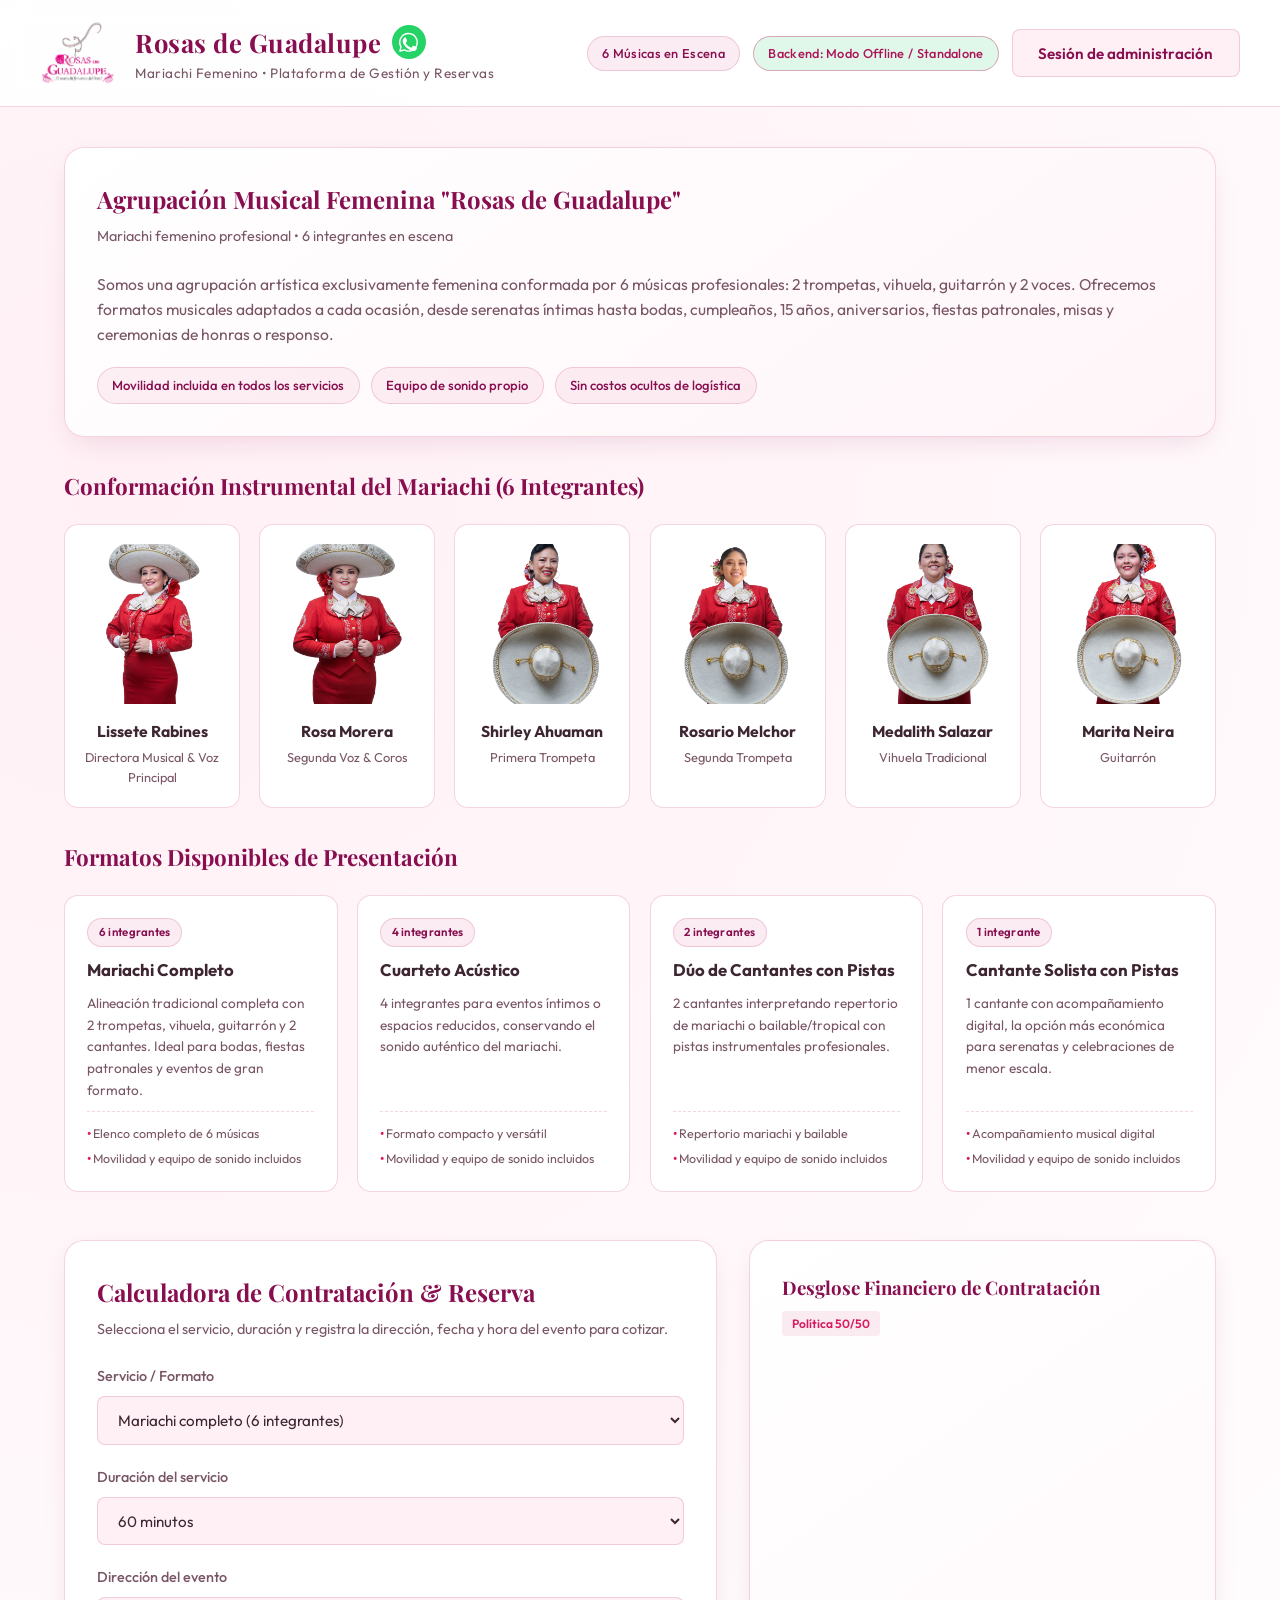
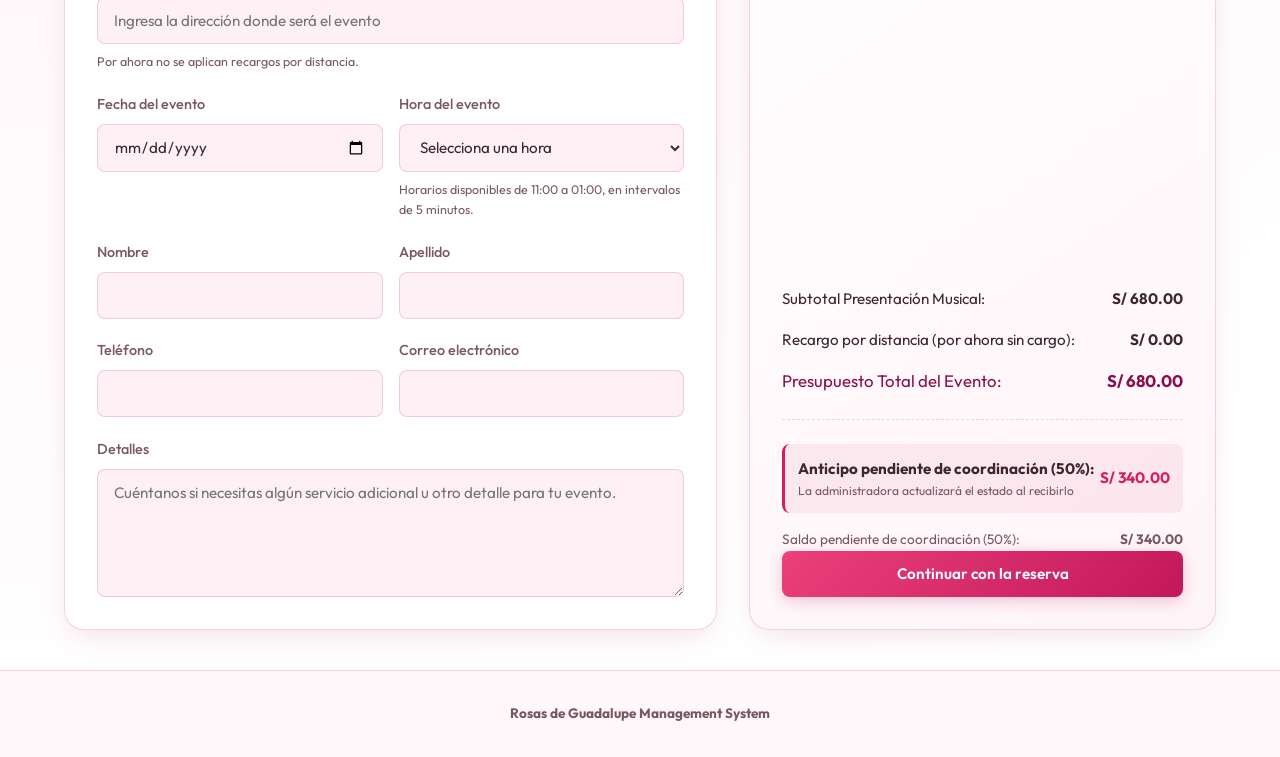
==== commit f91e7c78: "Implement pending reservations via WhatsApp Co-authored-by: Copilot <223556219+Copilot@users.noreply" ====
--- a/frontend/public/index.html
+++ b/frontend/public/index.html
@@ -16,7 +16,22 @@
       <div class="nav-brand">
         <img class="brand-logo" src="/frontend/public/images/logo grande.png" alt="Logo de Rosas de Guadalupe">
         <div class="brand-titles">
-          <h1>Rosas de Guadalupe</h1>
+          <div class="brand-title-row">
+            <h1>Rosas de Guadalupe</h1>
+            <a
+              class="whatsapp-link"
+              href="https://wa.me/51973336306?text=Hola%2C%20quisiera%20informaci%C3%B3n%20sobre%20sus%20servicios."
+              target="_blank"
+              rel="noopener noreferrer"
+              aria-label="Escribir a Rosas de Guadalupe por WhatsApp"
+              title="Escríbenos por WhatsApp"
+            >
+              <svg viewBox="0 0 32 32" aria-hidden="true" focusable="false">
+                <path d="M16 3.5a12.2 12.2 0 0 0-10.4 18.6L4 28l6.1-1.6A12.2 12.2 0 1 0 16 3.5Z" fill="none" stroke="#FFFFFF" stroke-linejoin="round" stroke-width="2" />
+                <path d="M11.2 9.4c-.5 0-1.1.2-1.5.7-.5.5-1.8 1.7-1.8 4.1s1.8 4.8 2 5.1c.2.3 3.4 5.3 8.3 7.2 4.1 1.6 4.9 1.3 5.8 1.2.9-.1 2.9-1.2 3.3-2.4.4-1.2.4-2.2.3-2.4-.1-.2-.5-.3-1-.6-.5-.3-3-1.5-3.5-1.7-.5-.2-.8-.3-1.2.3-.4.6-1.3 1.7-1.6 2-.3.3-.6.4-1.1.1-.5-.3-2.1-.8-4-2.5-1.5-1.3-2.5-3-2.8-3.5-.3-.5 0-.8.2-1.1.2-.2.5-.6.8-.9.3-.3.4-.5.5-.8.2-.3.1-.6 0-.9-.1-.3-1.2-2.8-1.7-3.8-.4-.9-.9-.8-1.2-.8h-.8Z" />
+              </svg>
+            </a>
+          </div>
           <p class="brand-tagline">Mariachi Femenino • Plataforma de Gestión y Reservas</p>
         </div>
       </div>
@@ -234,25 +249,6 @@
               <textarea id="details-input" name="detalles" class="form-control" rows="5" maxlength="500" placeholder="Cuéntanos si necesitas algún servicio adicional u otro detalle para tu evento."></textarea>
             </div>
 
-            <div class="form-group">
-              <label for="payment-method-mercadopago">Método de pago</label>
-              <div class="payment-methods-grid">
-                <label class="payment-card selected">
-                  <input type="radio" id="payment-method-mercadopago" name="payment-method" value="MERCADOPAGO" checked>
-                  <div class="method-info">
-                    <span class="method-title">Mercado Pago</span>
-                    <span class="method-fee">Tarjetas y medios disponibles en Checkout Pro</span>
-                  </div>
-                </label>
-                <label class="payment-card">
-                  <input type="radio" name="payment-method" value="PRUEBA">
-                  <div class="method-info">
-                    <span class="method-title">Prueba</span>
-                    <span class="method-fee">El contrato completo cuesta S/ 1.00</span>
-                  </div>
-                </label>
-              </div>
-            </div>
           </form>
         </div>
 
@@ -280,27 +276,27 @@
               <hr class="divider">
               <div class="breakdown-row alert-row">
                 <div>
-                  <strong id="summary-advance-label">Anticipo para Bloqueo de Fecha (50%):</strong>
-                  <small class="block-hint">Requerido para apartar la agenda</small>
+                  <strong id="summary-advance-label">Anticipo pendiente de coordinación (50%):</strong>
+                  <small class="block-hint">La administradora actualizará el estado al recibirlo</small>
                 </div>
                 <strong id="summary-advance" class="text-gold">S/ 340.00</strong>
               </div>
-              <div class="breakdown-row">
+              <div class="breakdown-row payment-only-row">
                 <span>Comisión de Pasarela (si aplica):</span>
                 <strong id="summary-fee">S/ 0.00</strong>
               </div>
-              <div class="breakdown-row total-pay-now">
+              <div class="breakdown-row total-pay-now payment-only-row">
                 <span>Total a Liquidar Hoy (Anticipo):</span>
                 <span id="summary-pay-now" class="amount-large">S/ 340.00</span>
               </div>
               <div class="breakdown-row settlement-row">
-                <span id="summary-balance-label">Saldo Pendiente al Llegar al Evento (50%):</span>
+                <span id="summary-balance-label">Saldo pendiente de coordinación (50%):</span>
                 <strong id="summary-balance">S/ 340.00</strong>
               </div>
             </div>
             <div class="summary-actions">
               <button id="btn-proceed-booking" type="button" class="btn btn-accent full-width">
-                Pagar
+                Continuar con la reserva
               </button>
             </div>
           </div>
@@ -314,23 +310,23 @@
               <div><dt>Dirección</dt><dd id="contract-address"></dd></div>
               <div><dt>Fecha y hora</dt><dd id="contract-datetime"></dd></div>
               <div><dt>Detalles</dt><dd id="contract-notes"></dd></div>
-              <div><dt>Método elegido</dt><dd id="contract-payment"></dd></div>
+              <div><dt>Estado de la reserva</dt><dd id="contract-payment"></dd></div>
               <div><dt>Total del contrato</dt><dd id="contract-total"></dd></div>
-              <div><dt>Anticipo</dt><dd id="contract-advance"></dd></div>
-              <div><dt>Comisión de pasarela</dt><dd id="contract-fee"></dd></div>
-              <div><dt>Total a pagar hoy</dt><dd id="contract-pay-now"></dd></div>
+              <div><dt>Anticipo pendiente</dt><dd id="contract-advance"></dd></div>
+              <div class="payment-only-row"><dt>Comisión de pasarela</dt><dd id="contract-fee"></dd></div>
+              <div class="payment-only-row"><dt>Total a pagar hoy</dt><dd id="contract-pay-now"></dd></div>
               <div><dt>Saldo pendiente</dt><dd id="contract-balance"></dd></div>
             </dl>
 
             <div id="qr-payment-section" class="qr-payment-section">
-              <h4>Pago seguro</h4>
-              <p>Serás redirigido a Mercado Pago. La reserva se confirmará únicamente cuando recibamos la aprobación del pago.</p>
+              <h4>Confirmación por WhatsApp</h4>
+              <p>Al reservar, guardaremos el contrato pendiente y abriremos un mensaje con sus datos para que lo envíes a la agrupación.</p>
             </div>
 
             <p id="contract-status" class="contract-status" role="status" aria-live="polite" hidden></p>
             <div class="summary-actions contract-actions">
-              <button id="btn-pay-contract" type="button" class="btn btn-accent full-width">
-                Pagar con Mercado Pago
+              <button id="btn-reserve-whatsapp" type="button" class="btn btn-accent full-width">
+                Reservar y abrir WhatsApp
               </button>
               <button id="btn-back-to-quote" type="button" class="btn btn-primary full-width">
                 Volver a la cotización
@@ -372,7 +368,7 @@
             <div><dt>Tipo de evento</dt><dd id="admin-detail-type"></dd></div>
             <div><dt>Estado</dt><dd id="admin-detail-status"></dd></div>
             <div><dt>Duración</dt><dd id="admin-detail-duration"></dd></div>
-            <div><dt>Método de pago</dt><dd id="admin-detail-payment"></dd></div>
+            <div><dt>Método registrado</dt><dd id="admin-detail-payment"></dd></div>
             <div><dt>Subtotal</dt><dd id="admin-detail-subtotal"></dd></div>
             <div><dt>Recargo</dt><dd id="admin-detail-surcharge"></dd></div>
             <div><dt>Total</dt><dd id="admin-detail-total"></dd></div>
@@ -380,6 +376,9 @@
             <div><dt>Saldo pendiente</dt><dd id="admin-detail-balance"></dd></div>
             <div><dt>Detalles</dt><dd id="admin-detail-notes"></dd></div>
           </dl>
+          <button id="admin-mark-paid" class="btn btn-accent full-width" type="button" hidden>
+            Marcar anticipo del 50% como pagado
+          </button>
         </section>
       </section>
     </main>
--- a/frontend/src/css/styles.css
+++ b/frontend/src/css/styles.css
@@ -79,6 +79,41 @@
   color: var(--secondary-light);
 }
 
+.brand-title-row {
+  display: flex;
+  align-items: center;
+  gap: 0.65rem;
+}
+
+.whatsapp-link {
+  display: inline-flex;
+  flex: 0 0 auto;
+  align-items: center;
+  justify-content: center;
+  width: 34px;
+  height: 34px;
+  border-radius: 50%;
+  background: #25D366;
+  transition: background-color 0.2s ease, transform 0.2s ease;
+}
+
+.whatsapp-link:hover,
+.whatsapp-link:focus-visible {
+  background: #1DA851;
+  transform: translateY(-1px);
+}
+
+.whatsapp-link:focus-visible {
+  outline: 3px solid rgba(37, 211, 102, 0.35);
+  outline-offset: 3px;
+}
+
+.whatsapp-link svg {
+  width: 23px;
+  height: 23px;
+  fill: #FFFFFF;
+}
+
 .brand-tagline {
   font-size: 0.85rem;
   color: var(--text-muted);
@@ -389,6 +424,10 @@
   display: none;
 }
 
+.payment-only-row {
+  display: none;
+}
+
 .contract-summary {
   display: flex;
   flex-direction: column;
@@ -632,7 +671,8 @@
 
 #admin-dashboard[hidden],
 #admin-contract-details[hidden],
-.admin-status[hidden] {
+.admin-status[hidden],
+#admin-mark-paid[hidden] {
   display: none;
 }
 
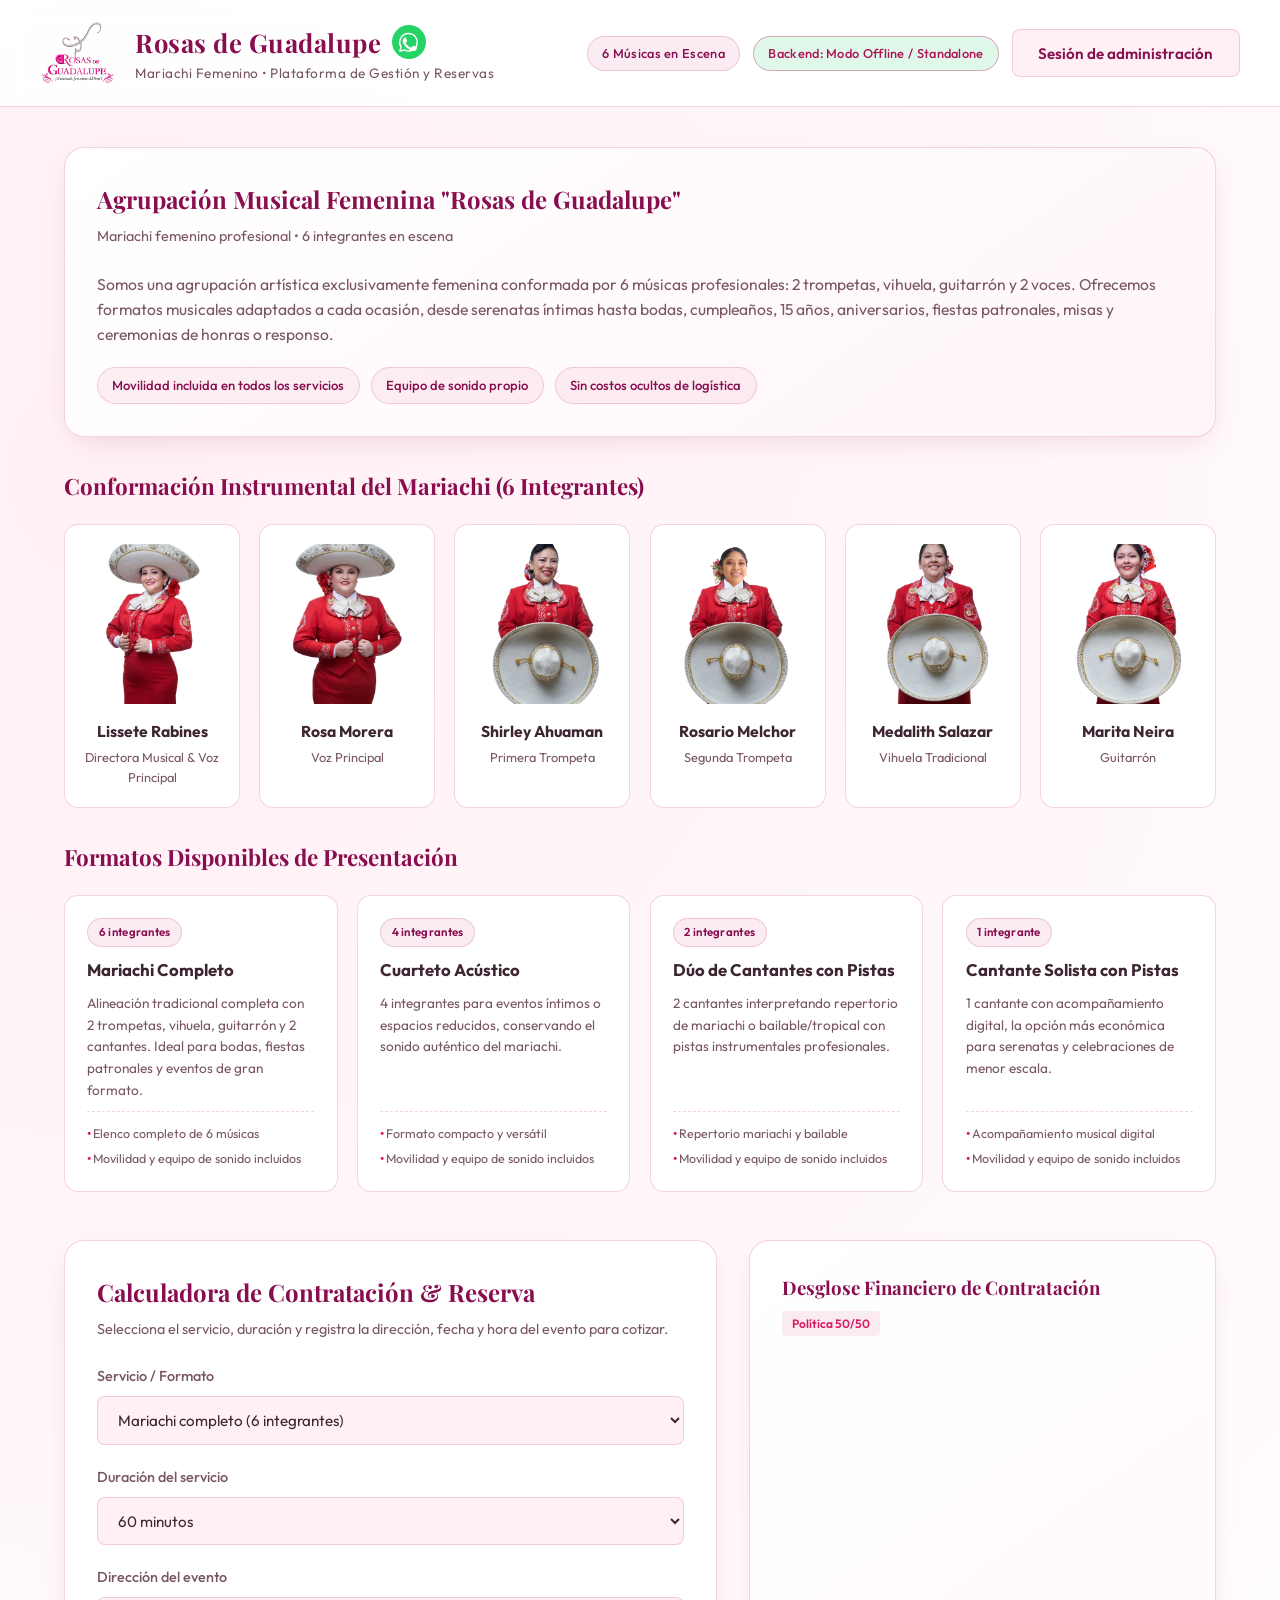
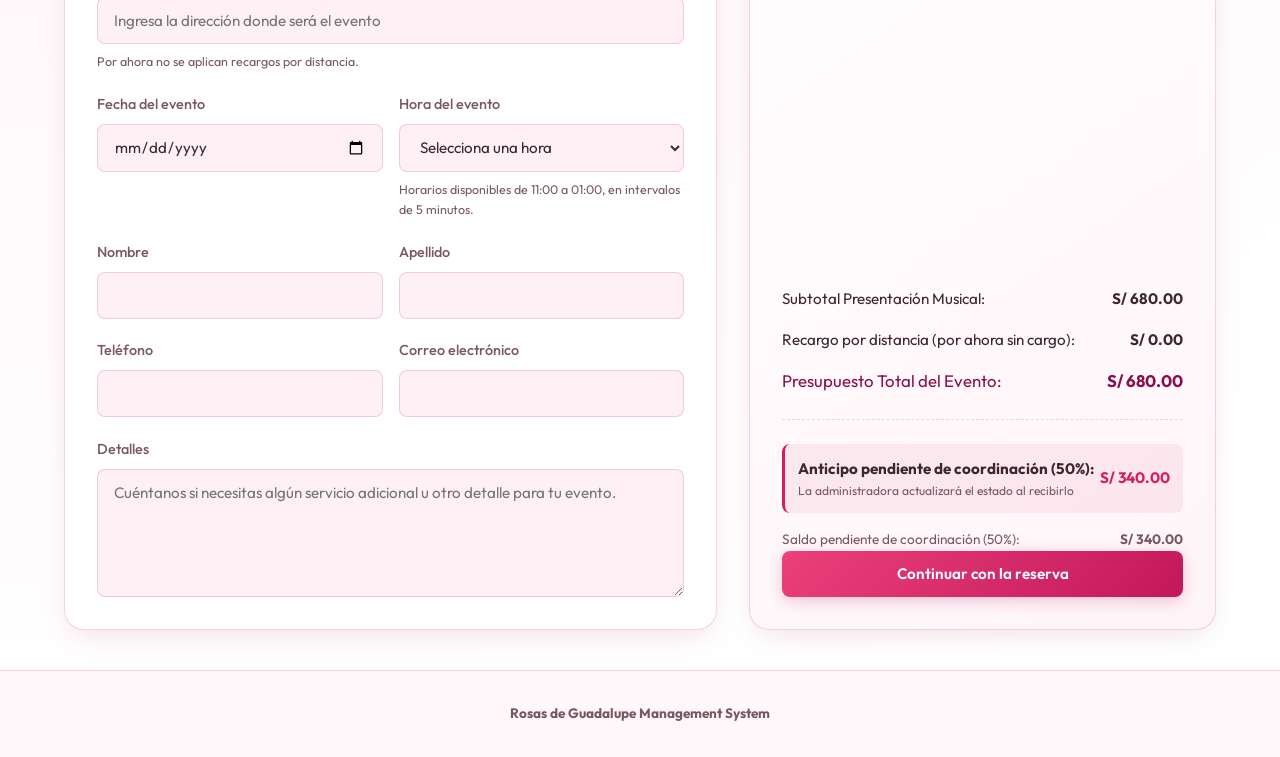
==== commit 919f0bd1: "Optimize frontend images with WebP Co-authored-by: Copilot <223556219+Copilot@users.noreply.github.c" ====
--- a/frontend/public/index.html
+++ b/frontend/public/index.html
@@ -14,7 +14,7 @@
     <!-- Navegación Superior -->
     <header class="top-nav">
       <div class="nav-brand">
-        <img class="brand-logo" src="/frontend/public/images/logo grande.png" alt="Logo de Rosas de Guadalupe">
+        <img class="brand-logo" src="/frontend/public/images/logo-grande.webp" alt="Logo de Rosas de Guadalupe" fetchpriority="high" decoding="async">
         <div class="brand-titles">
           <div class="brand-title-row">
             <h1>Rosas de Guadalupe</h1>
@@ -73,32 +73,32 @@
           <h3>Conformación Instrumental del Mariachi (6 Integrantes)</h3>
           <div class="ensemble-grid">
             <div class="member-card">
-              <img class="member-photo" src="/frontend/public/images/liz.png" alt="Liz, directora musical y voz principal" loading="lazy" decoding="async">
+              <img class="member-photo" src="/frontend/public/images/liz.webp" alt="Liz, directora musical y voz principal" loading="lazy" decoding="async">
               <h4>Lissete Rabines</h4>
               <p>Directora Musical & Voz Principal</p>
             </div>
             <div class="member-card">
-              <img class="member-photo" src="/frontend/public/images/totis.png" alt="Totis, segunda voz" loading="lazy" decoding="async">
+              <img class="member-photo" src="/frontend/public/images/totis.webp" alt="Totis, voz principal" loading="lazy" decoding="async">
               <h4>Rosa Morera</h4>
-              <p>Segunda Voz & Coros</p>
-            </div>
-            <div class="member-card">
-              <img class="member-photo" src="/frontend/public/images/shirley.png" alt="Shirley Ahuaman, primera trompeta" loading="lazy" decoding="async">
+              <p>Voz Principal</p>
+            </div>
+            <div class="member-card">
+              <img class="member-photo" src="/frontend/public/images/shirley.webp" alt="Shirley Ahuaman, primera trompeta" loading="lazy" decoding="async">
               <h4>Shirley Ahuaman</h4>
               <p>Primera Trompeta</p>
             </div>
             <div class="member-card">
-              <img class="member-photo" src="/frontend/public/images/rosarin rojo.png" alt="Rosario, segunda trompeta" loading="lazy" decoding="async">
+              <img class="member-photo" src="/frontend/public/images/rosarin-rojo.webp" alt="Rosario, segunda trompeta" loading="lazy" decoding="async">
               <h4>Rosario Melchor</h4>
               <p>Segunda Trompeta</p>
             </div>
             <div class="member-card">
-              <img class="member-photo" src="/frontend/public/images/chary.png" alt="Chary, vihuela tradicional" loading="lazy" decoding="async">
+              <img class="member-photo" src="/frontend/public/images/chary.webp" alt="Chary, vihuela tradicional" loading="lazy" decoding="async">
               <h4>Medalith Salazar</h4>
               <p>Vihuela Tradicional</p>
             </div>
             <div class="member-card">
-              <img class="member-photo" src="/frontend/public/images/marita.png" alt="Marita Neira, guitarrón" loading="lazy" decoding="async">
+              <img class="member-photo" src="/frontend/public/images/marita.webp" alt="Marita Neira, guitarrón" loading="lazy" decoding="async">
               <h4>Marita Neira</h4>
               <p>Guitarrón</p>
             </div>
